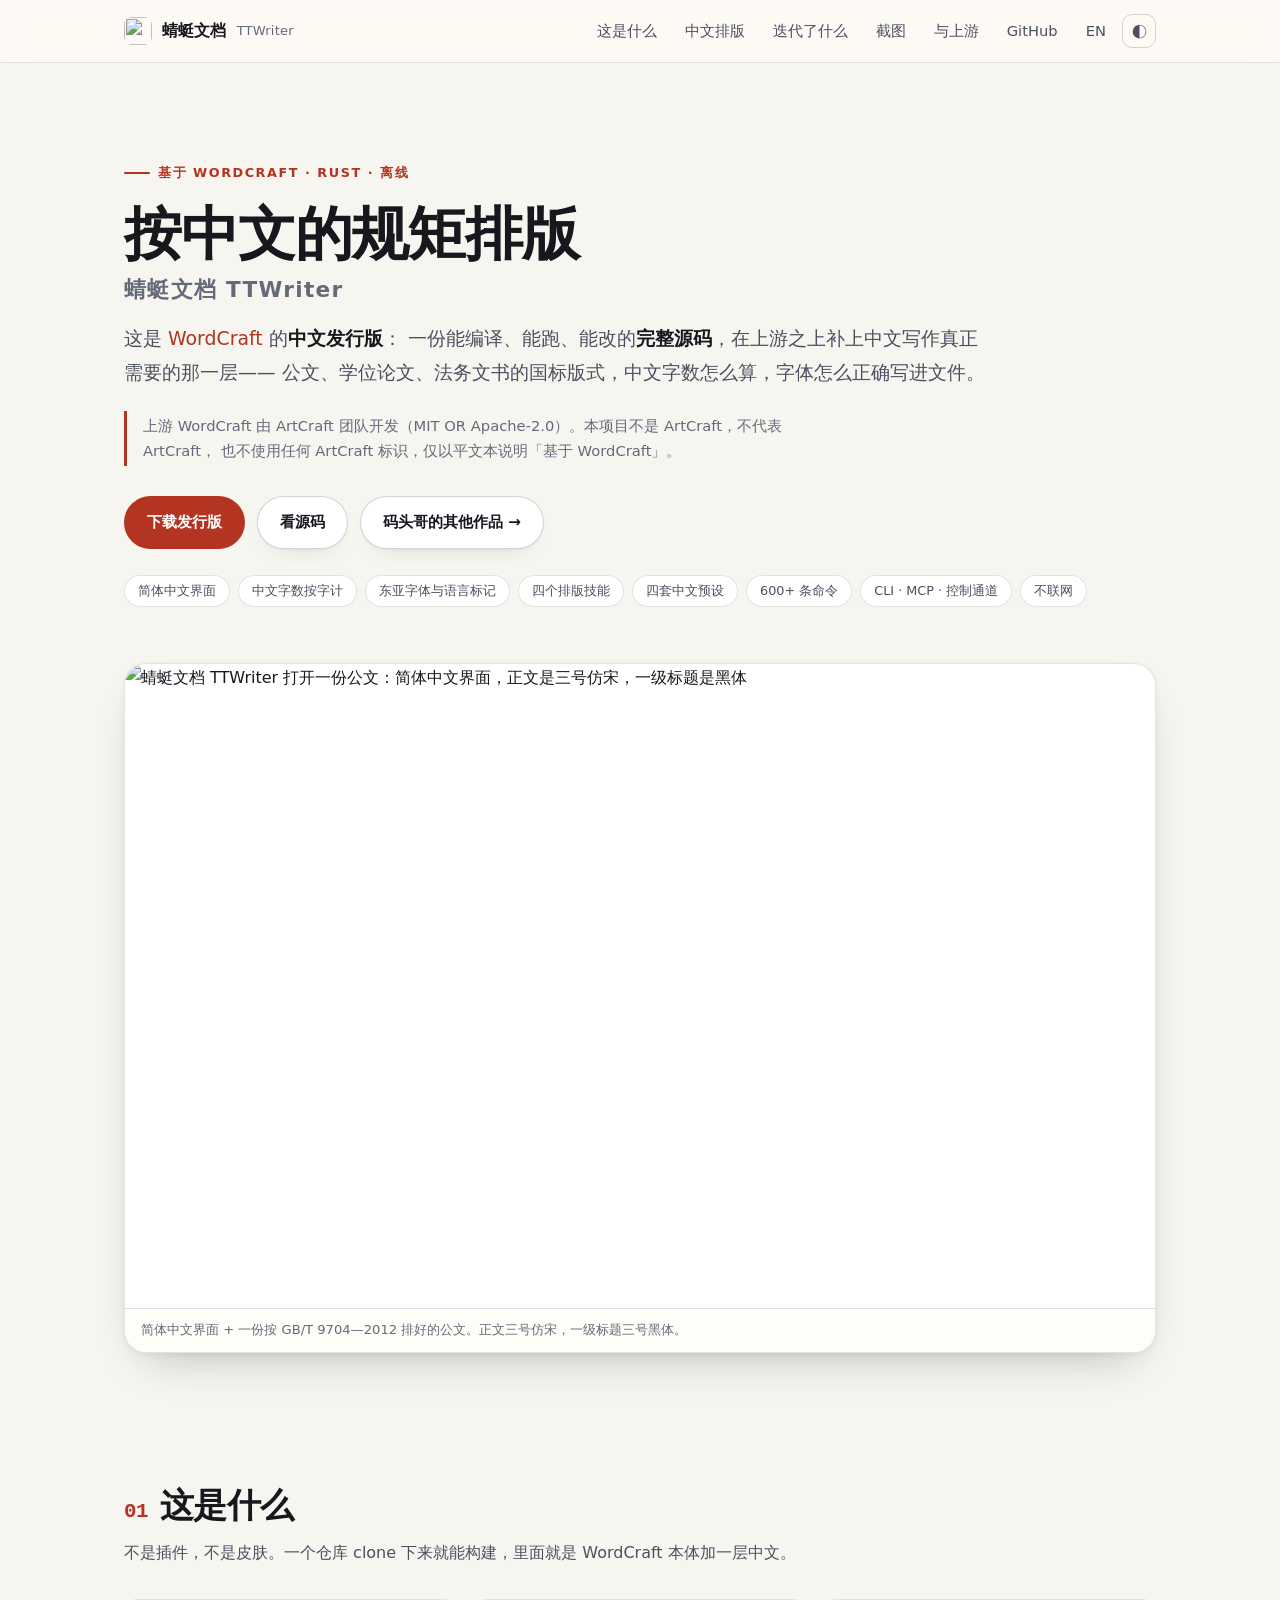
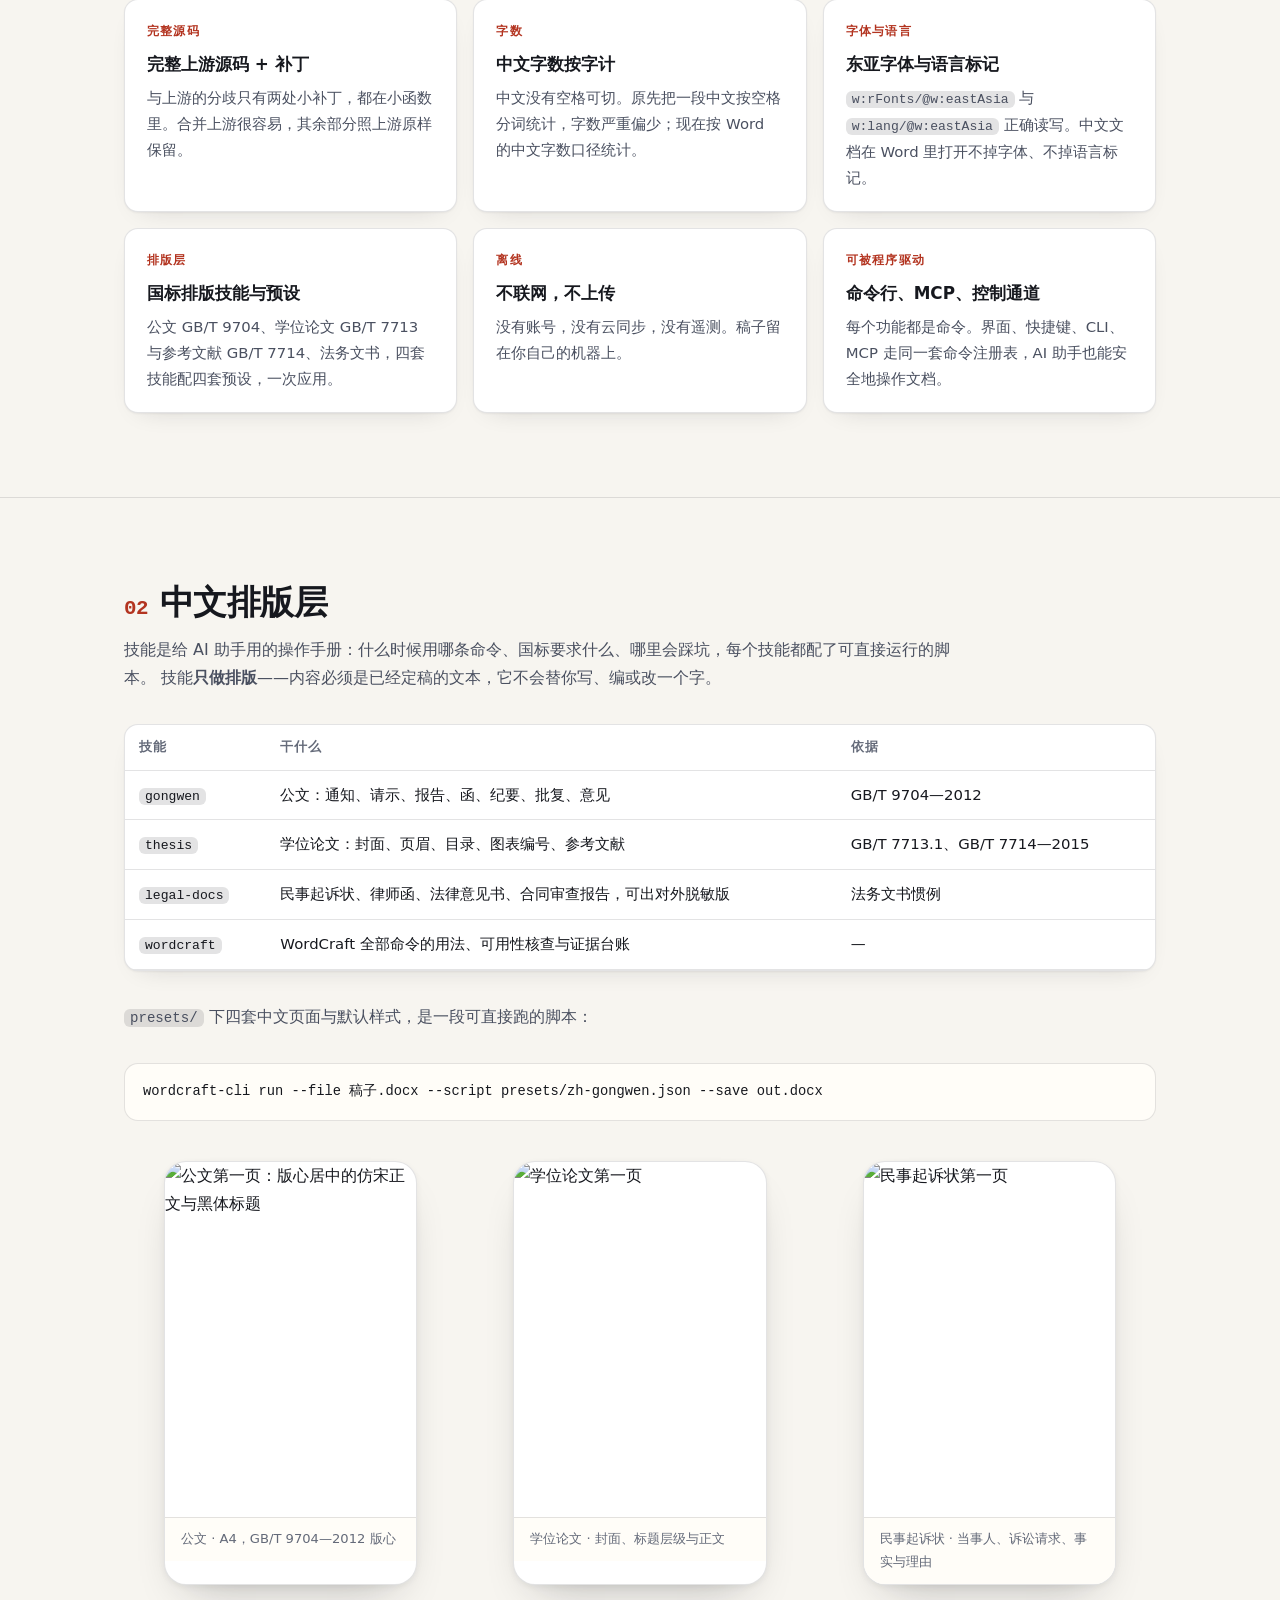
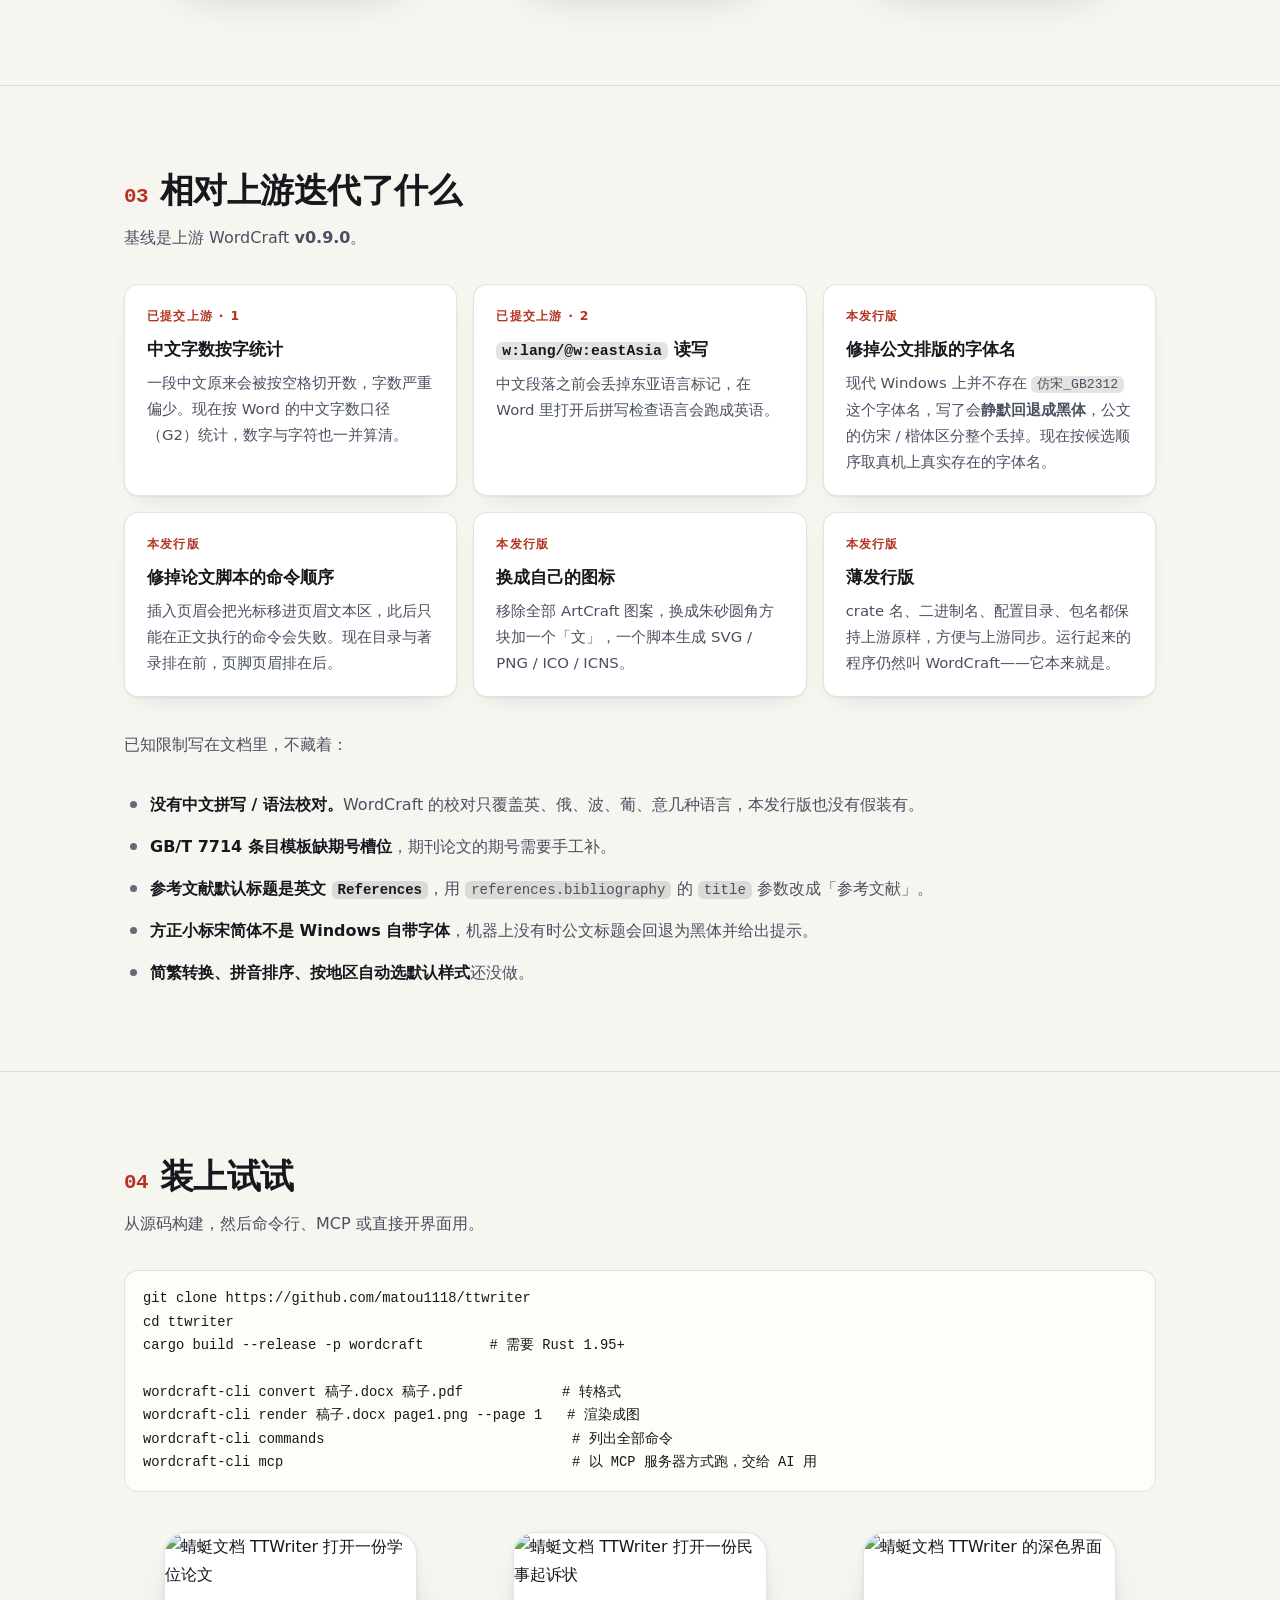
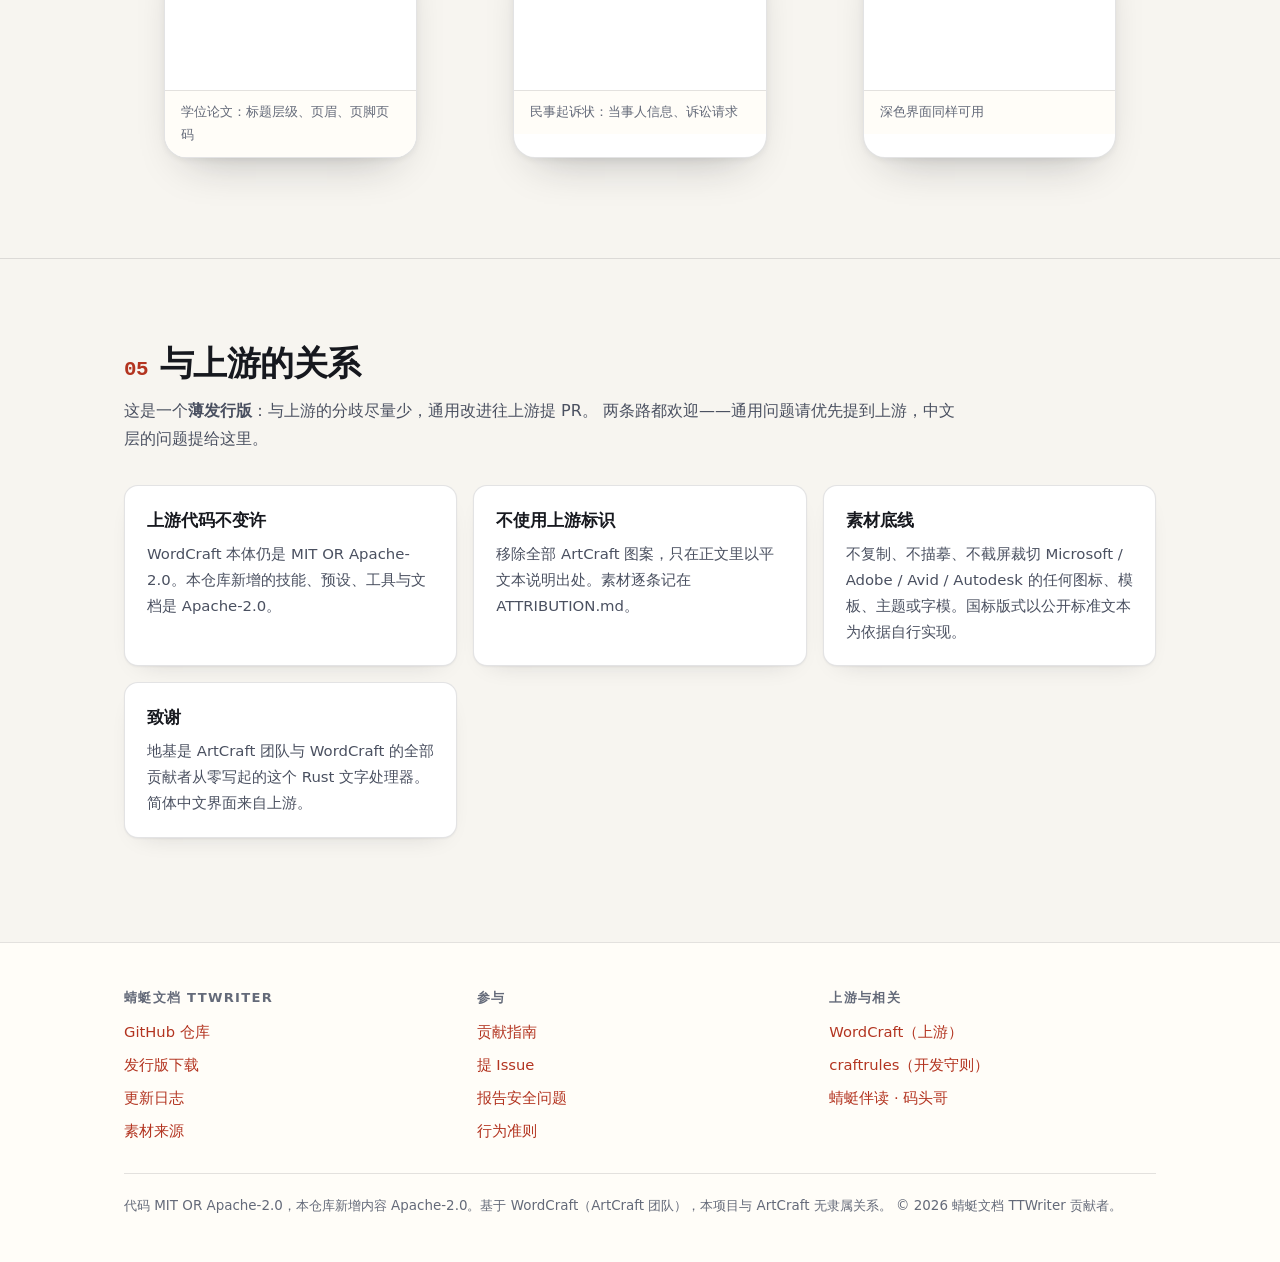
==== site/index.html @ c94e6dd7 "docs: publish 蜻蜓文档 TTWriter — bilingual README, GitHub Pages site, release notes Rename the public f" ====
<!DOCTYPE html>
<html lang="zh-CN" data-theme="light">
<head>
<meta charset="utf-8">
<meta name="viewport" content="width=device-width,initial-scale=1,viewport-fit=cover">
<title>蜻蜓文档 TTWriter · 面向中文写作的 WordCraft 发行版</title>
<meta name="description" content="蜻蜓文档 TTWriter 是 WordCraft 的中文发行版：完整上游 Rust 源码，加上公文（GB/T 9704）、学位论文（GB/T 7713 / 7714）、法务文书的国标排版层，中文字数统计与东亚字体 / 语言标记。离线可用。">
<meta name="author" content="码头哥">
<meta name="theme-color" content="#f7f5f0">
<link rel="canonical" href="https://matou1118.github.io/ttwriter/">
<link rel="alternate" hreflang="zh-CN" href="index.html">
<link rel="alternate" hreflang="en" href="en.html">
<link rel="icon" href="icon/icon.svg">
<link rel="stylesheet" href="style.css">
<meta property="og:type" content="website">
<meta property="og:title" content="蜻蜓文档 TTWriter">
<meta property="og:description" content="面向中文写作的 WordCraft 发行版：公文、论文、法务文书的国标排版，加上中文字数统计与东亚字体 / 语言标记。">
<meta property="og:image" content="images/zh/hero.png">
</head>
<body>
<a class="skip" href="#main">跳到正文</a>

<header class="top">
  <div class="wrap">
    <a class="brand" href="#top">
      <img src="icon/icon.png" alt="" width="28" height="28">
      蜻蜓文档 <span class="sub">TTWriter</span>
    </a>
    <nav class="nav" aria-label="页面导航">
      <a href="#what" class="opt">这是什么</a>
      <a href="#cjk" class="opt">中文排版</a>
      <a href="#changes" class="opt">迭代了什么</a>
      <a href="#shots" class="opt">截图</a>
      <a href="#upstream" class="opt">与上游</a>
      <a href="https://github.com/matou1118/ttwriter">GitHub</a>
      <a href="en.html" title="Switch to English">EN</a>
      <button class="icon-btn" id="theme" type="button" aria-label="切换深浅色" title="切换深浅色">◐</button>
    </nav>
  </div>
</header>

<main id="main">

  <div class="hero" id="top">
    <div class="wrap">
      <p class="eyebrow">基于 WordCraft · Rust · 离线</p>
      <h1>
        <span class="zh">按中文的规矩排版</span>
        <span class="en">蜻蜓文档 TTWriter</span>
      </h1>
      <p class="lede">
        这是 <a href="https://github.com/storytold/wordcraft">WordCraft</a> 的<strong>中文发行版</strong>：
        一份能编译、能跑、能改的<strong>完整源码</strong>，在上游之上补上中文写作真正需要的那一层——
        公文、学位论文、法务文书的国标版式，中文字数怎么算，字体怎么正确写进文件。
      </p>
      <p class="note">
        上游 WordCraft 由 ArtCraft 团队开发（MIT OR Apache-2.0）。本项目不是 ArtCraft，不代表 ArtCraft，
        也不使用任何 ArtCraft 标识，仅以平文本说明「基于 WordCraft」。
      </p>

      <div class="cta">
        <a class="btn btn-primary" href="https://github.com/matou1118/ttwriter/releases">下载发行版</a>
        <a class="btn btn-ghost" href="https://github.com/matou1118/ttwriter">看源码</a>
        <a class="btn btn-ghost" href="https://www.ttread.cn">码头哥的其他作品 →</a>
      </div>

      <ul class="chips">
        <li>简体中文界面</li>
        <li>中文字数按字计</li>
        <li>东亚字体与语言标记</li>
        <li>四个排版技能</li>
        <li>四套中文预设</li>
        <li>600+ 条命令</li>
        <li>CLI · MCP · 控制通道</li>
        <li>不联网</li>
      </ul>

      <figure class="shot hero-shot reveal">
        <img src="images/zh/hero.png" width="3200" height="2000" fetchpriority="high" alt="蜻蜓文档 TTWriter 打开一份公文：简体中文界面，正文是三号仿宋，一级标题是黑体">
        <figcaption>简体中文界面 + 一份按 GB/T 9704—2012 排好的公文。正文三号仿宋，一级标题三号黑体。</figcaption>
      </figure>
    </div>
  </div>

  <section id="what">
    <div class="wrap">
      <h2><span class="num">01</span>这是什么</h2>
      <p class="section-lede">
        不是插件，不是皮肤。一个仓库 clone 下来就能构建，里面就是 WordCraft 本体加一层中文。
      </p>

      <div class="grid">
        <article class="card reveal">
          <span class="mark">完整源码</span>
          <h3>完整上游源码 + 补丁</h3>
          <p>与上游的分歧只有两处小补丁，都在小函数里。合并上游很容易，其余部分照上游原样保留。</p>
        </article>
        <article class="card reveal">
          <span class="mark">字数</span>
          <h3>中文字数按字计</h3>
          <p>中文没有空格可切。原先把一段中文按空格分词统计，字数严重偏少；现在按 Word 的中文字数口径统计。</p>
        </article>
        <article class="card reveal">
          <span class="mark">字体与语言</span>
          <h3>东亚字体与语言标记</h3>
          <p><code>w:rFonts/@w:eastAsia</code> 与 <code>w:lang/@w:eastAsia</code> 正确读写。中文文档在 Word 里打开不掉字体、不掉语言标记。</p>
        </article>
        <article class="card reveal">
          <span class="mark">排版层</span>
          <h3>国标排版技能与预设</h3>
          <p>公文 GB/T 9704、学位论文 GB/T 7713 与参考文献 GB/T 7714、法务文书，四套技能配四套预设，一次应用。</p>
        </article>
        <article class="card reveal">
          <span class="mark">离线</span>
          <h3>不联网，不上传</h3>
          <p>没有账号，没有云同步，没有遥测。稿子留在你自己的机器上。</p>
        </article>
        <article class="card reveal">
          <span class="mark">可被程序驱动</span>
          <h3>命令行、MCP、控制通道</h3>
          <p>每个功能都是命令。界面、快捷键、CLI、MCP 走同一套命令注册表，AI 助手也能安全地操作文档。</p>
        </article>
      </div>
    </div>
  </section>

  <section id="cjk">
    <div class="wrap">
      <h2><span class="num">02</span>中文排版层</h2>
      <p class="section-lede">
        技能是给 AI 助手用的操作手册：什么时候用哪条命令、国标要求什么、哪里会踩坑，每个技能都配了可直接运行的脚本。
        技能<strong>只做排版</strong>——内容必须是已经定稿的文本，它不会替你写、编或改一个字。
      </p>

      <div class="table-wrap">
        <table>
          <thead><tr><th>技能</th><th>干什么</th><th>依据</th></tr></thead>
          <tbody>
            <tr><td><code>gongwen</code></td><td>公文：通知、请示、报告、函、纪要、批复、意见</td><td>GB/T 9704—2012</td></tr>
            <tr><td><code>thesis</code></td><td>学位论文：封面、页眉、目录、图表编号、参考文献</td><td>GB/T 7713.1、GB/T 7714—2015</td></tr>
            <tr><td><code>legal-docs</code></td><td>民事起诉状、律师函、法律意见书、合同审查报告，可出对外脱敏版</td><td>法务文书惯例</td></tr>
            <tr><td><code>wordcraft</code></td><td>WordCraft 全部命令的用法、可用性核查与证据台账</td><td>—</td></tr>
          </tbody>
        </table>
      </div>

      <p class="section-lede" style="margin-top:32px">
        <code>presets/</code> 下四套中文页面与默认样式，是一段可直接跑的脚本：
      </p>
<pre><code>wordcraft-cli run --file 稿子.docx --script presets/zh-gongwen.json --save out.docx</code></pre>

      <div class="gallery">
        <figure class="shot reveal">
          <img src="images/zh/page-gongwen.png" width="1191" height="1684" loading="lazy" alt="公文第一页：版心居中的仿宋正文与黑体标题">
          <figcaption>公文 · A4，GB/T 9704—2012 版心</figcaption>
        </figure>
        <figure class="shot reveal">
          <img src="images/zh/page-thesis.png" width="1191" height="1684" loading="lazy" alt="学位论文第一页">
          <figcaption>学位论文 · 封面、标题层级与正文</figcaption>
        </figure>
        <figure class="shot reveal">
          <img src="images/zh/page-legal.png" width="1191" height="1684" loading="lazy" alt="民事起诉状第一页">
          <figcaption>民事起诉状 · 当事人、诉讼请求、事实与理由</figcaption>
        </figure>
      </div>
    </div>
  </section>

  <section id="changes">
    <div class="wrap">
      <h2><span class="num">03</span>相对上游迭代了什么</h2>
      <p class="section-lede">基线是上游 WordCraft <strong>v0.9.0</strong>。</p>

      <div class="grid">
        <article class="card reveal">
          <span class="mark">已提交上游 · 1</span>
          <h3>中文字数按字统计</h3>
          <p>一段中文原来会被按空格切开数，字数严重偏少。现在按 Word 的中文字数口径（G2）统计，数字与字符也一并算清。</p>
        </article>
        <article class="card reveal">
          <span class="mark">已提交上游 · 2</span>
          <h3><code>w:lang/@w:eastAsia</code> 读写</h3>
          <p>中文段落之前会丢掉东亚语言标记，在 Word 里打开后拼写检查语言会跑成英语。</p>
        </article>
        <article class="card reveal">
          <span class="mark">本发行版</span>
          <h3>修掉公文排版的字体名</h3>
          <p>现代 Windows 上并不存在 <code>仿宋_GB2312</code> 这个字体名，写了会<strong>静默回退成黑体</strong>，公文的仿宋 / 楷体区分整个丢掉。现在按候选顺序取真机上真实存在的字体名。</p>
        </article>
        <article class="card reveal">
          <span class="mark">本发行版</span>
          <h3>修掉论文脚本的命令顺序</h3>
          <p>插入页眉会把光标移进页眉文本区，此后只能在正文执行的命令会失败。现在目录与著录排在前，页脚页眉排在后。</p>
        </article>
        <article class="card reveal">
          <span class="mark">本发行版</span>
          <h3>换成自己的图标</h3>
          <p>移除全部 ArtCraft 图案，换成朱砂圆角方块加一个「文」，一个脚本生成 SVG / PNG / ICO / ICNS。</p>
        </article>
        <article class="card reveal">
          <span class="mark">本发行版</span>
          <h3>薄发行版</h3>
          <p>crate 名、二进制名、配置目录、包名都保持上游原样，方便与上游同步。运行起来的程序仍然叫 WordCraft——它本来就是。</p>
        </article>
      </div>

      <p class="section-lede" style="margin-top:34px">
        已知限制写在文档里，不藏着：
      </p>
      <ul class="list limits">
        <li><strong>没有中文拼写 / 语法校对。</strong>WordCraft 的校对只覆盖英、俄、波、葡、意几种语言，本发行版也没有假装有。</li>
        <li><strong>GB/T 7714 条目模板缺期号槽位</strong>，期刊论文的期号需要手工补。</li>
        <li><strong>参考文献默认标题是英文 <code>References</code></strong>，用 <code>references.bibliography</code> 的 <code>title</code> 参数改成「参考文献」。</li>
        <li><strong>方正小标宋简体不是 Windows 自带字体</strong>，机器上没有时公文标题会回退为黑体并给出提示。</li>
        <li><strong>简繁转换、拼音排序、按地区自动选默认样式</strong>还没做。</li>
      </ul>
    </div>
  </section>

  <section id="shots">
    <div class="wrap">
      <h2><span class="num">04</span>装上试试</h2>
      <p class="section-lede">从源码构建，然后命令行、MCP 或直接开界面用。</p>

<pre><code>git clone https://github.com/matou1118/ttwriter
cd ttwriter
cargo build --release -p wordcraft        # 需要 Rust 1.95+

wordcraft-cli convert 稿子.docx 稿子.pdf            # 转格式
wordcraft-cli render 稿子.docx page1.png --page 1   # 渲染成图
wordcraft-cli commands                              # 列出全部命令
wordcraft-cli mcp                                   # 以 MCP 服务器方式跑，交给 AI 用</code></pre>

      <div class="gallery">
        <figure class="shot reveal">
          <img src="images/zh/app-thesis.png" width="3200" height="2000" loading="lazy" alt="蜻蜓文档 TTWriter 打开一份学位论文">
          <figcaption>学位论文：标题层级、页眉、页脚页码</figcaption>
        </figure>
        <figure class="shot reveal">
          <img src="images/zh/app-legal.png" width="3200" height="2000" loading="lazy" alt="蜻蜓文档 TTWriter 打开一份民事起诉状">
          <figcaption>民事起诉状：当事人信息、诉讼请求</figcaption>
        </figure>
        <figure class="shot reveal">
          <img src="images/zh/app-dark.png" width="3200" height="2000" loading="lazy" alt="蜻蜓文档 TTWriter 的深色界面">
          <figcaption>深色界面同样可用</figcaption>
        </figure>
      </div>
    </div>
  </section>

  <section id="upstream">
    <div class="wrap">
      <h2><span class="num">05</span>与上游的关系</h2>
      <p class="section-lede">
        这是一个<strong>薄发行版</strong>：与上游的分歧尽量少，通用改进往上游提 PR。
        两条路都欢迎——通用问题请优先提到上游，中文层的问题提给这里。
      </p>

      <div class="grid">
        <article class="card reveal">
          <h3>上游代码不变许</h3>
          <p>WordCraft 本体仍是 MIT OR Apache-2.0。本仓库新增的技能、预设、工具与文档是 Apache-2.0。</p>
        </article>
        <article class="card reveal">
          <h3>不使用上游标识</h3>
          <p>移除全部 ArtCraft 图案，只在正文里以平文本说明出处。素材逐条记在 ATTRIBUTION.md。</p>
        </article>
        <article class="card reveal">
          <h3>素材底线</h3>
          <p>不复制、不描摹、不截屏裁切 Microsoft / Adobe / Avid / Autodesk 的任何图标、模板、主题或字模。国标版式以公开标准文本为依据自行实现。</p>
        </article>
        <article class="card reveal">
          <h3>致谢</h3>
          <p>地基是 ArtCraft 团队与 WordCraft 的全部贡献者从零写起的这个 Rust 文字处理器。简体中文界面来自上游。</p>
        </article>
      </div>
    </div>
  </section>

</main>

<footer>
  <div class="wrap">
    <div class="cols">
      <div>
        <h4>蜻蜓文档 TTWriter</h4>
        <ul>
          <li><a href="https://github.com/matou1118/ttwriter">GitHub 仓库</a></li>
          <li><a href="https://github.com/matou1118/ttwriter/releases">发行版下载</a></li>
          <li><a href="https://github.com/matou1118/ttwriter/blob/master/CHANGELOG.md">更新日志</a></li>
          <li><a href="https://github.com/matou1118/ttwriter/blob/master/ATTRIBUTION.md">素材来源</a></li>
        </ul>
      </div>
      <div>
        <h4>参与</h4>
        <ul>
          <li><a href="https://github.com/matou1118/ttwriter/blob/master/CONTRIBUTING.md">贡献指南</a></li>
          <li><a href="https://github.com/matou1118/ttwriter/issues/new/choose">提 Issue</a></li>
          <li><a href="https://github.com/matou1118/ttwriter/security/advisories/new">报告安全问题</a></li>
          <li><a href="https://github.com/matou1118/ttwriter/blob/master/CODE_OF_CONDUCT.md">行为准则</a></li>
        </ul>
      </div>
      <div>
        <h4>上游与相关</h4>
        <ul>
          <li><a href="https://github.com/storytold/wordcraft">WordCraft（上游）</a></li>
          <li><a href="https://github.com/storytold/craftrules">craftrules（开发守则）</a></li>
          <li><a href="https://www.ttread.cn">蜻蜓伴读 · 码头哥</a></li>
        </ul>
      </div>
    </div>
    <p class="fine">
      代码 MIT OR Apache-2.0，本仓库新增内容 Apache-2.0。基于 WordCraft（ArtCraft 团队），本项目与 ArtCraft 无隶属关系。
      © 2026 蜻蜓文档 TTWriter 贡献者。
    </p>
  </div>
</footer>

<script src="app.js"></script>
</body>
</html>
---- site/style.css ----
/* 蜻蜓文档 TTWriter · 官网页
 * 设计令牌取自 www.ttread.cn（蜻蜓伴读）：朱砂强调色、暖白底、系统字体栈、1120px 版心。
 * 字体全走系统栈，零网络请求；没有引入任何第三方 CSS/JS。 */

:root {
  --wrap: 1120px;
  --pad: clamp(18px, 5vw, 44px);
  --r: 14px;
  --r-lg: 22px;
  --ease: cubic-bezier(.22, .61, .36, 1);

  --font-sans: "PingFang SC", "HarmonyOS Sans SC", "Source Han Sans SC",
               "Noto Sans SC", "Microsoft YaHei", system-ui, -apple-system,
               "Segoe UI", Roboto, sans-serif;
  --font-mono: "SF Mono", ui-monospace, "Cascadia Mono", Menlo, Consolas,
               "Liberation Mono", monospace;

  --bg: #f7f5f0;
  --bg-2: #fffdf8;
  --panel: rgba(255, 253, 248, .72);
  --panel-solid: #fff;
  --line: rgba(24, 26, 32, .12);
  --line-2: rgba(24, 26, 32, .18);
  --ink: #16181e;
  --ink-2: #4a5060;
  --faint: #646a79;
  --acc: #b33420;
  --acc-2: #d4573c;
  --on-acc: #fff;
  --teal: #0d9488;
  --shadow: 0 1px 2px rgba(24, 26, 32, .05), 0 10px 26px -18px rgba(24, 26, 32, .24);
  --shadow-lift: 0 2px 6px rgba(24, 26, 32, .06), 0 22px 44px -24px rgba(24, 26, 32, .32);
}

[data-theme="dark"] {
  --bg: #0d1017;
  --bg-2: #141821;
  --panel: rgba(20, 24, 33, .72);
  --panel-solid: #141821;
  --line: rgba(255, 255, 255, .12);
  --line-2: rgba(255, 255, 255, .2);
  --ink: #eef0f4;
  --ink-2: #b6bcca;
  --faint: #8b93a3;
  --acc: #e2684a;
  --acc-2: #f0836a;
  --on-acc: #1a1d24;
  --teal: #2dd4bf;
  --shadow: 0 1px 2px rgba(0, 0, 0, .4), 0 10px 26px -18px rgba(0, 0, 0, .7);
  --shadow-lift: 0 2px 6px rgba(0, 0, 0, .45), 0 22px 44px -24px rgba(0, 0, 0, .85);
}

* { box-sizing: border-box; }

html { scroll-behavior: smooth; }
@media (prefers-reduced-motion: reduce) { html { scroll-behavior: auto; } }

body {
  margin: 0;
  background: var(--bg);
  color: var(--ink);
  font-family: var(--font-sans);
  font-size: 16px;
  line-height: 1.75;
  -webkit-font-smoothing: antialiased;
  text-rendering: optimizeLegibility;
}

a { color: var(--acc); text-decoration: none; }
a:hover { text-decoration: underline; text-underline-offset: 3px; }
img { max-width: 100%; height: auto; display: block; }

.wrap { width: 100%; max-width: var(--wrap); margin: 0 auto; padding: 0 var(--pad); }

.skip {
  position: absolute; left: -9999px;
  background: var(--acc); color: var(--on-acc);
  padding: 10px 16px; border-radius: var(--r); z-index: 100;
}
.skip:focus { left: 16px; top: 16px; }

:focus-visible { outline: 2px solid var(--acc); outline-offset: 3px; border-radius: 4px; }

/* ── 顶部 ───────────────────────────────────────────────── */

.top {
  position: sticky; top: 0; z-index: 20;
  background: var(--panel);
  backdrop-filter: saturate(1.6) blur(14px);
  border-bottom: 1px solid var(--line);
}
.top .wrap { display: flex; align-items: center; gap: 14px; min-height: 62px; }

.brand { display: flex; align-items: center; gap: 10px; color: var(--ink); font-weight: 700; letter-spacing: .01em; }
.brand:hover { text-decoration: none; }
.brand img { width: 28px; height: 28px; border-radius: 8px; }
.brand .sub { color: var(--faint); font-weight: 500; font-size: .82rem; }

.nav { margin-left: auto; display: flex; align-items: center; gap: 4px; }
.nav a {
  color: var(--ink-2); padding: 7px 12px; border-radius: 9px; font-size: .92rem;
  transition: background .2s var(--ease), color .2s var(--ease);
}
.nav a:hover { background: var(--line); color: var(--ink); text-decoration: none; }

.icon-btn {
  display: inline-flex; align-items: center; justify-content: center;
  width: 34px; height: 34px; border: 1px solid var(--line-2); border-radius: 10px;
  background: transparent; color: var(--ink-2); cursor: pointer; font-size: 15px; line-height: 1;
  transition: background .2s var(--ease), color .2s var(--ease), border-color .2s var(--ease);
}
.icon-btn:hover { background: var(--line); color: var(--ink); }

@media (max-width: 720px) {
  .nav a.opt { display: none; }
  .brand .sub { display: none; }
}

/* ── 首屏 ───────────────────────────────────────────────── */

.hero { padding: clamp(48px, 9vw, 92px) 0 clamp(28px, 5vw, 48px); }

.eyebrow {
  display: inline-flex; align-items: center; gap: 8px;
  font-size: .8rem; letter-spacing: .12em; text-transform: uppercase;
  color: var(--acc); font-weight: 600; margin: 0 0 18px;
}
.eyebrow::before { content: ""; width: 26px; height: 2px; background: var(--acc); border-radius: 2px; }

h1 {
  font-size: clamp(2.1rem, 5.6vw, 3.6rem);
  line-height: 1.14; margin: 0 0 20px; letter-spacing: -.02em; font-weight: 800;
}
h1 .zh { display: block; }
h1 .en {
  display: block; font-size: clamp(1rem, 2.2vw, 1.35rem);
  color: var(--faint); font-weight: 600; letter-spacing: .06em; margin-top: 10px;
}

.lede { font-size: clamp(1.02rem, 1.7vw, 1.18rem); color: var(--ink-2); max-width: 46em; margin: 0 0 14px; }
.lede strong { color: var(--ink); font-weight: 700; }

.note {
  border-left: 3px solid var(--acc); padding: 2px 0 2px 16px; margin: 22px 0 0;
  color: var(--faint); font-size: .92rem; max-width: 46em;
}

.cta { display: flex; flex-wrap: wrap; gap: 12px; margin: 30px 0 0; }

.btn {
  display: inline-flex; align-items: center; gap: 9px;
  padding: 12px 22px; border-radius: 999px; font-weight: 600; font-size: .95rem;
  border: 1px solid transparent; cursor: pointer; font-family: inherit;
  transition: transform .2s var(--ease), box-shadow .2s var(--ease), background .2s var(--ease);
}
.btn:hover { text-decoration: none; transform: translateY(-2px); box-shadow: var(--shadow-lift); }
.btn-primary { background: var(--acc); color: var(--on-acc); }
.btn-ghost { background: var(--panel-solid); color: var(--ink); border-color: var(--line-2); box-shadow: var(--shadow); }

.chips { display: flex; flex-wrap: wrap; gap: 8px; margin: 26px 0 0; padding: 0; list-style: none; }
.chips li {
  font-size: .8rem; color: var(--ink-2); background: var(--panel-solid);
  border: 1px solid var(--line); border-radius: 999px; padding: 4px 13px;
}

/* ── 截图 ───────────────────────────────────────────────── */

.shot {
  border: 1px solid var(--line); border-radius: var(--r-lg);
  overflow: hidden; box-shadow: var(--shadow-lift); background: var(--panel-solid);
}
.shot img { width: 100%; }
.shot figcaption {
  font-size: .82rem; color: var(--faint); padding: 10px 16px;
  border-top: 1px solid var(--line); background: var(--bg-2);
}
.hero-shot { margin: clamp(32px, 6vw, 56px) 0 0; }

/* ── 区块 ───────────────────────────────────────────────── */

section { padding: clamp(46px, 8vw, 84px) 0; }
section + section { border-top: 1px solid var(--line); }

h2 {
  font-size: clamp(1.5rem, 3.2vw, 2.1rem); line-height: 1.25; margin: 0 0 12px;
  letter-spacing: -.015em; font-weight: 750;
}
h2 .num { color: var(--acc); font-family: var(--font-mono); font-size: .62em; margin-right: 12px; font-weight: 600; }
h3 { font-size: 1.05rem; margin: 0 0 6px; font-weight: 700; }

.section-lede { color: var(--ink-2); max-width: 52em; margin: 0 0 32px; }

.grid { display: grid; gap: 16px; grid-template-columns: repeat(auto-fit, minmax(268px, 1fr)); }

.card {
  background: var(--panel-solid); border: 1px solid var(--line); border-radius: var(--r);
  padding: 20px 22px; box-shadow: var(--shadow);
  transition: transform .25s var(--ease), box-shadow .25s var(--ease);
}
.card:hover { transform: translateY(-3px); box-shadow: var(--shadow-lift); }
.card p { margin: 0; color: var(--ink-2); font-size: .93rem; }
.card .mark { color: var(--acc); font-weight: 700; font-size: .78rem; letter-spacing: .1em; text-transform: uppercase; display: block; margin-bottom: 8px; }

table { width: 100%; border-collapse: collapse; font-size: .93rem; margin: 0 0 8px; }
th, td { text-align: left; padding: 11px 14px; border-bottom: 1px solid var(--line); vertical-align: top; }
th { font-size: .8rem; letter-spacing: .08em; text-transform: uppercase; color: var(--faint); font-weight: 600; }
td code { white-space: nowrap; }
.table-wrap { overflow-x: auto; background: var(--panel-solid); border: 1px solid var(--line); border-radius: var(--r); box-shadow: var(--shadow); }
.table-wrap table { margin: 0; }

.gallery { display: grid; gap: 16px; grid-template-columns: repeat(auto-fit, minmax(240px, 1fr)); margin-top: 24px; }

/* ── 代码 ───────────────────────────────────────────────── */

pre {
  background: var(--bg-2); border: 1px solid var(--line); border-radius: var(--r);
  padding: 16px 18px; overflow-x: auto; margin: 0 0 16px;
  font-family: var(--font-mono); font-size: .86rem; line-height: 1.7; color: var(--ink);
}
code { font-family: var(--font-mono); font-size: .88em; background: var(--line); padding: 1px 6px; border-radius: 6px; }
pre code { background: none; padding: 0; font-size: inherit; }

/* ── 列表 ───────────────────────────────────────────────── */

.list { list-style: none; padding: 0; margin: 0; display: grid; gap: 14px; }
.list li { padding-left: 26px; position: relative; color: var(--ink-2); }
.list li::before {
  content: ""; position: absolute; left: 6px; top: .62em;
  width: 7px; height: 7px; border-radius: 2px; background: var(--acc);
}
.list li strong { color: var(--ink); }
.list.limits li::before { background: var(--faint); border-radius: 50%; }

/* ── 页脚 ───────────────────────────────────────────────── */

footer { border-top: 1px solid var(--line); background: var(--bg-2); padding: 44px 0; margin-top: 20px; }
footer .cols { display: grid; gap: 26px; grid-template-columns: repeat(auto-fit, minmax(210px, 1fr)); }
footer h4 { margin: 0 0 10px; font-size: .82rem; letter-spacing: .1em; text-transform: uppercase; color: var(--faint); }
footer ul { list-style: none; margin: 0; padding: 0; display: grid; gap: 7px; font-size: .92rem; }
footer .fine { margin: 30px 0 0; padding-top: 20px; border-top: 1px solid var(--line); color: var(--faint); font-size: .84rem; }

/* ── 入场 ───────────────────────────────────────────────── */

/* 隐藏状态由脚本加上（.off），不写在 CSS 里：脚本被拦掉时页面照样可读，不会白屏。 */
.reveal { transition: opacity .6s var(--ease), transform .6s var(--ease); }
.reveal.off { opacity: 0; transform: translateY(16px); }
@media (prefers-reduced-motion: reduce) {
  .reveal, .reveal.off { opacity: 1; transform: none; transition: none; }
}
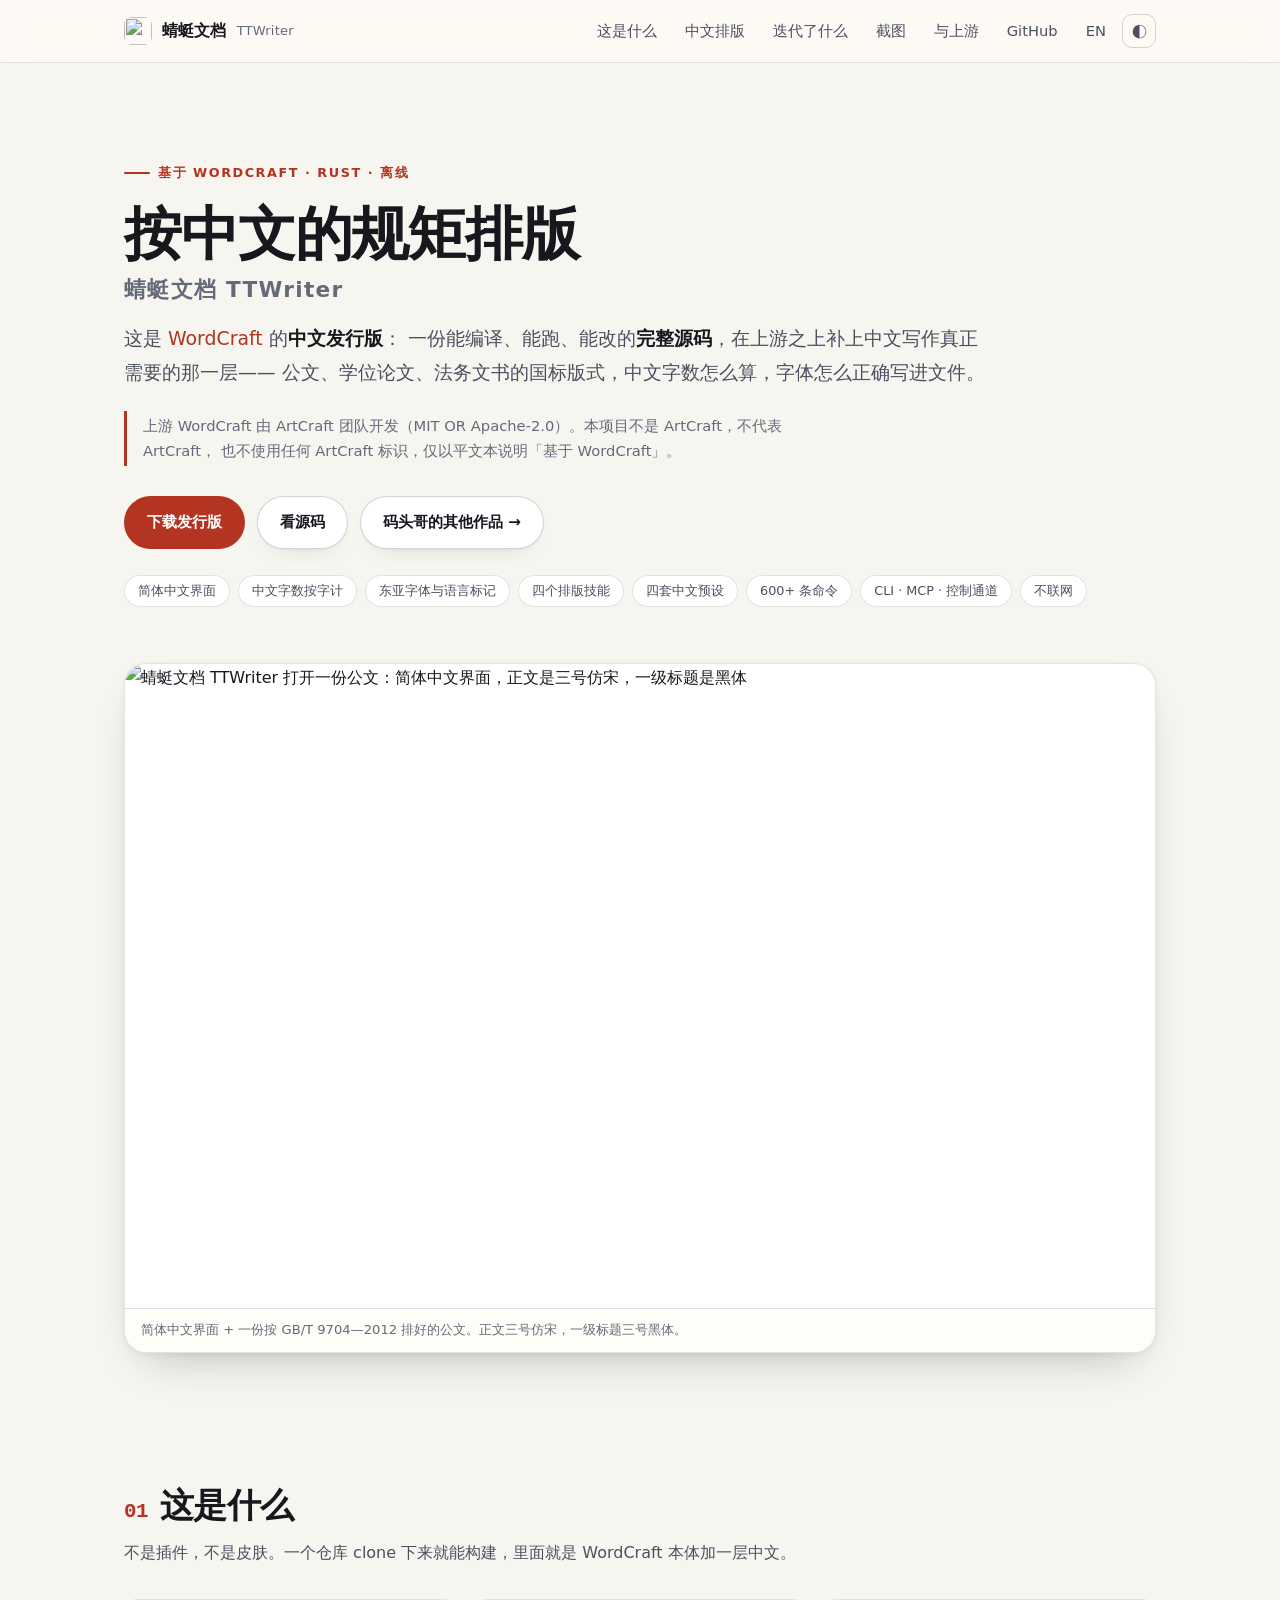
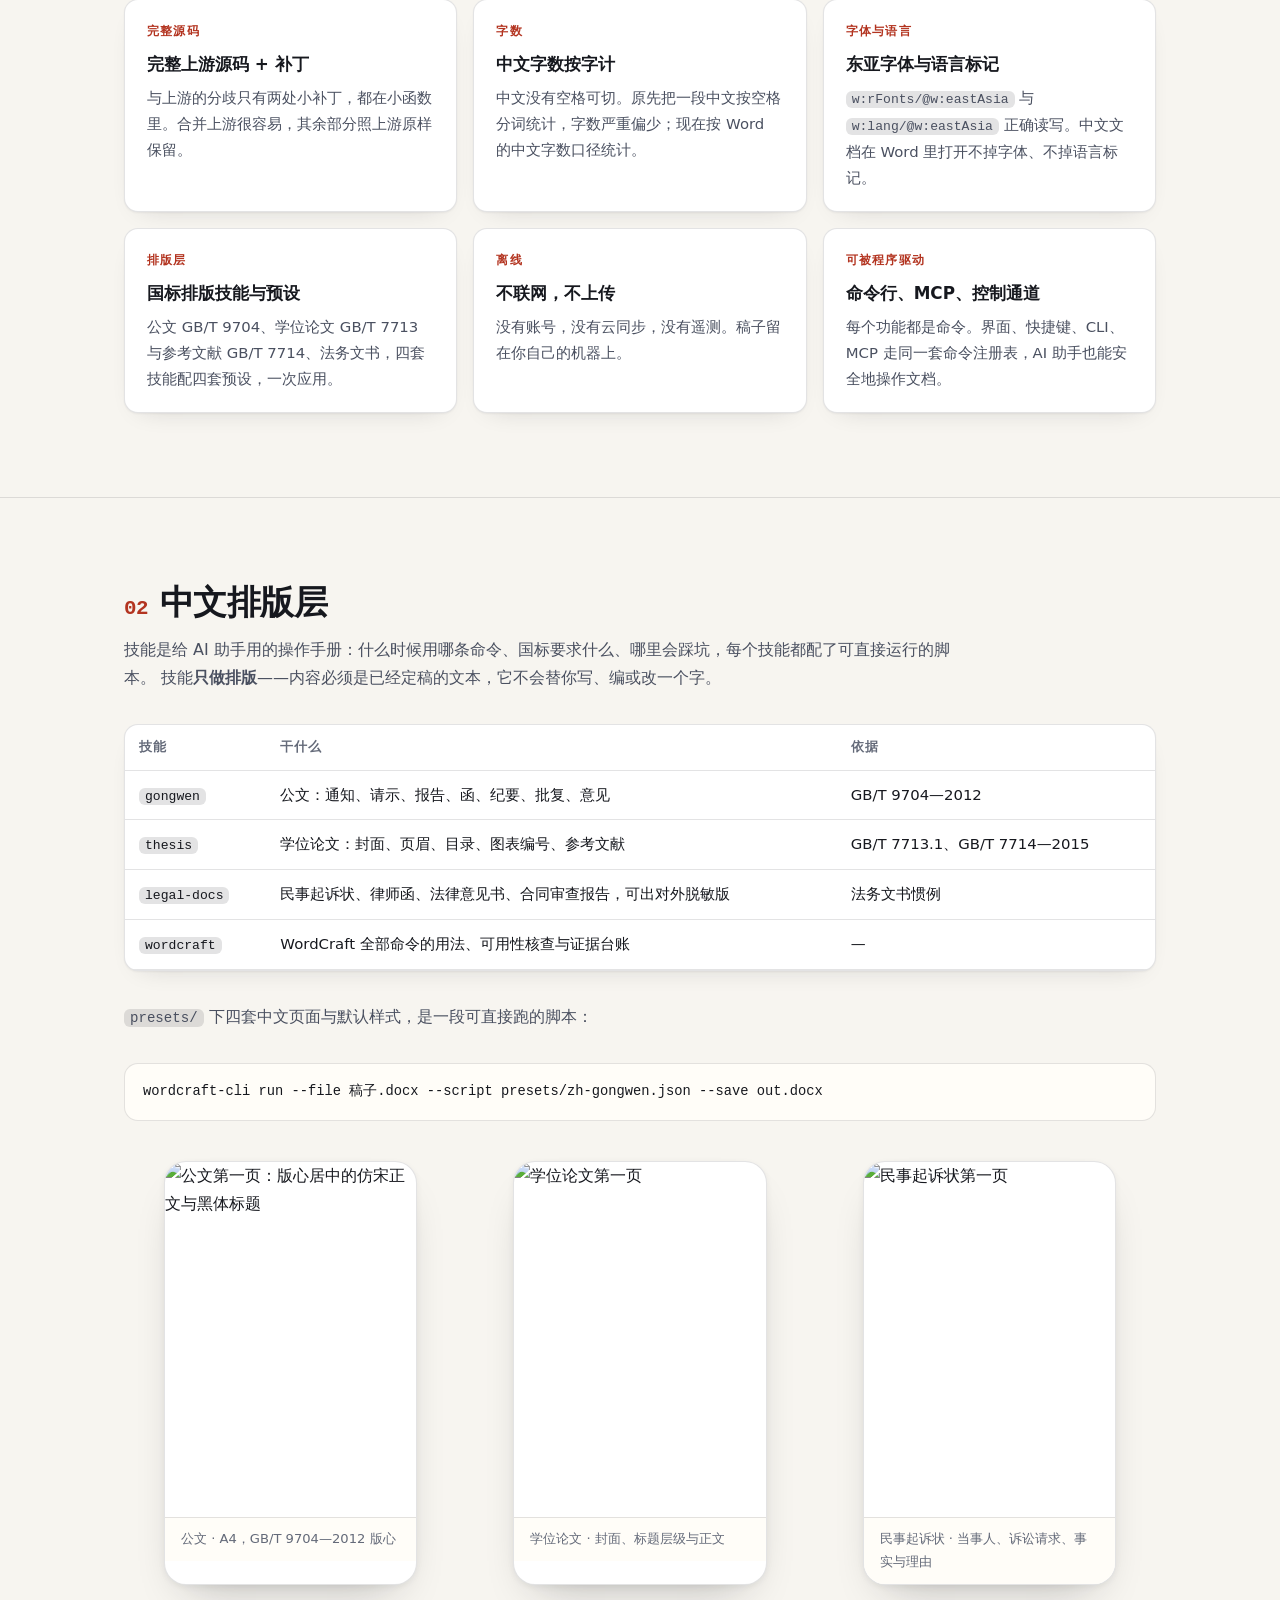
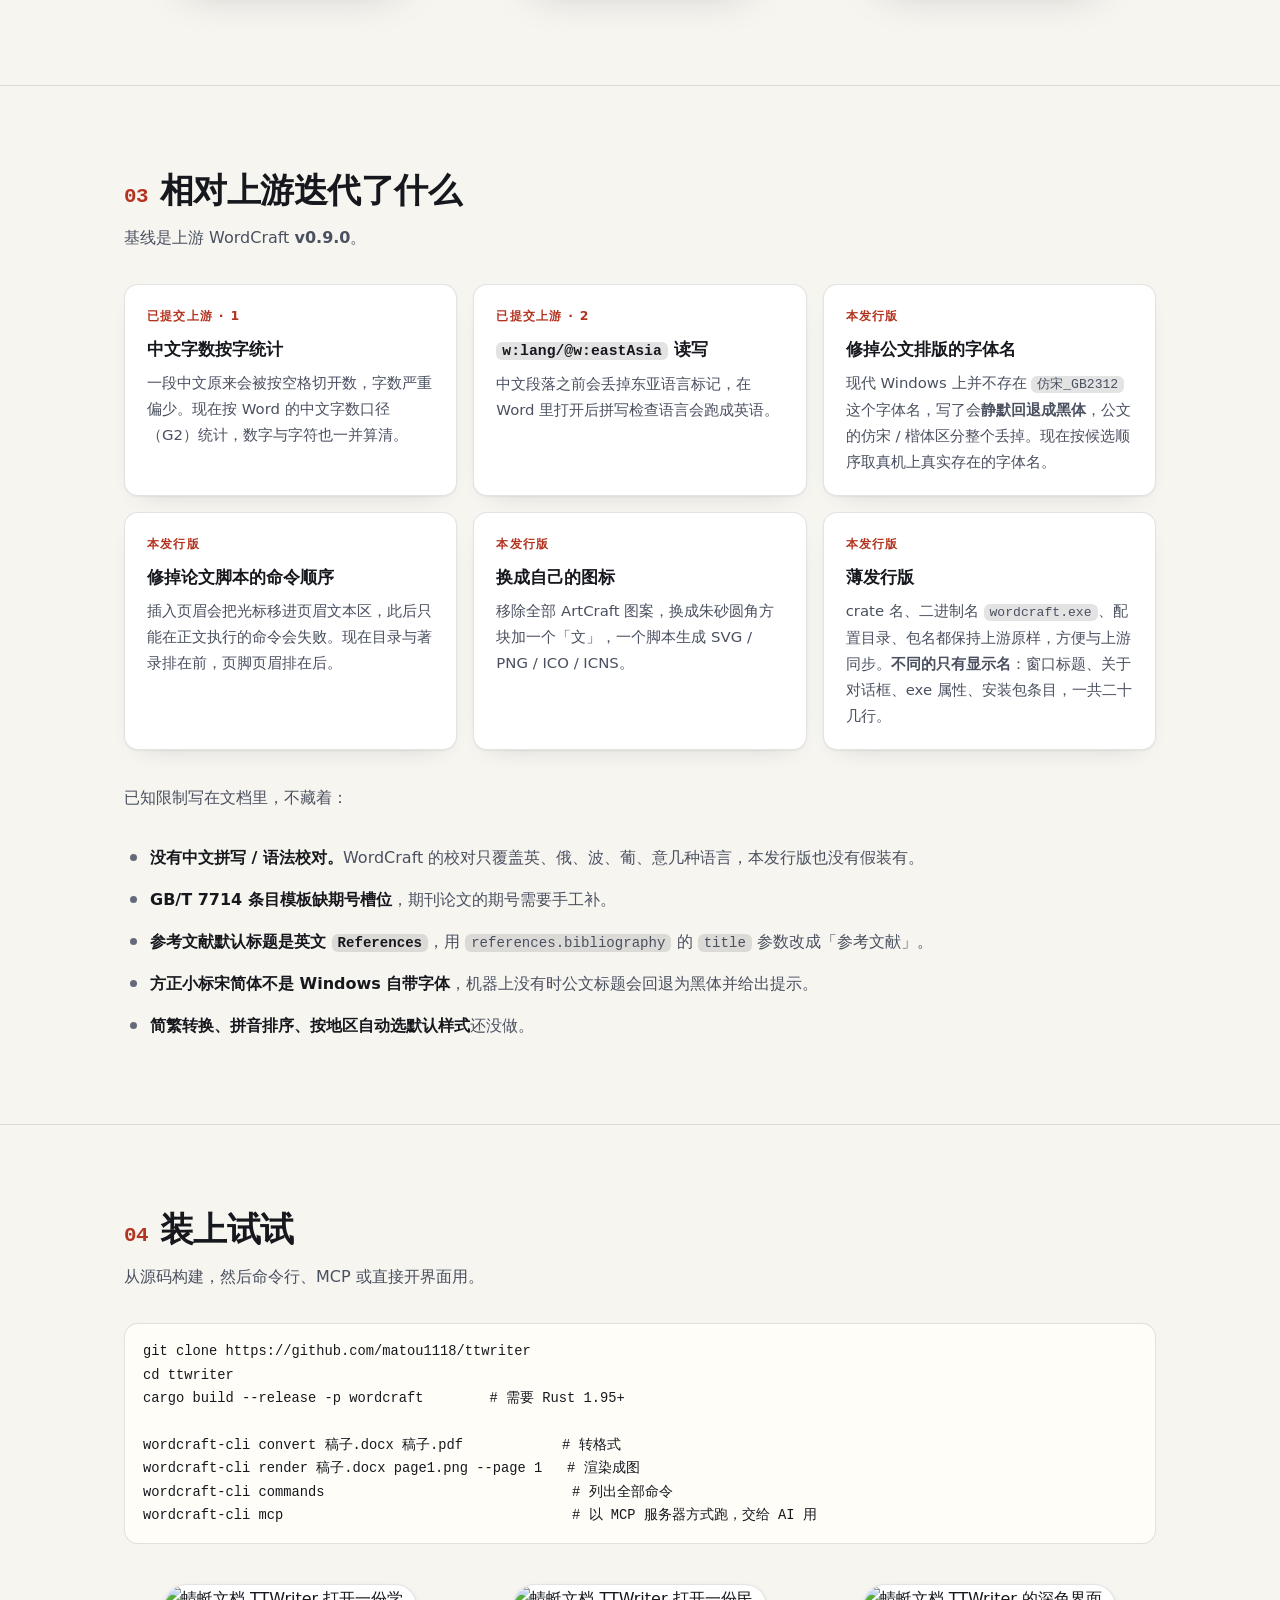
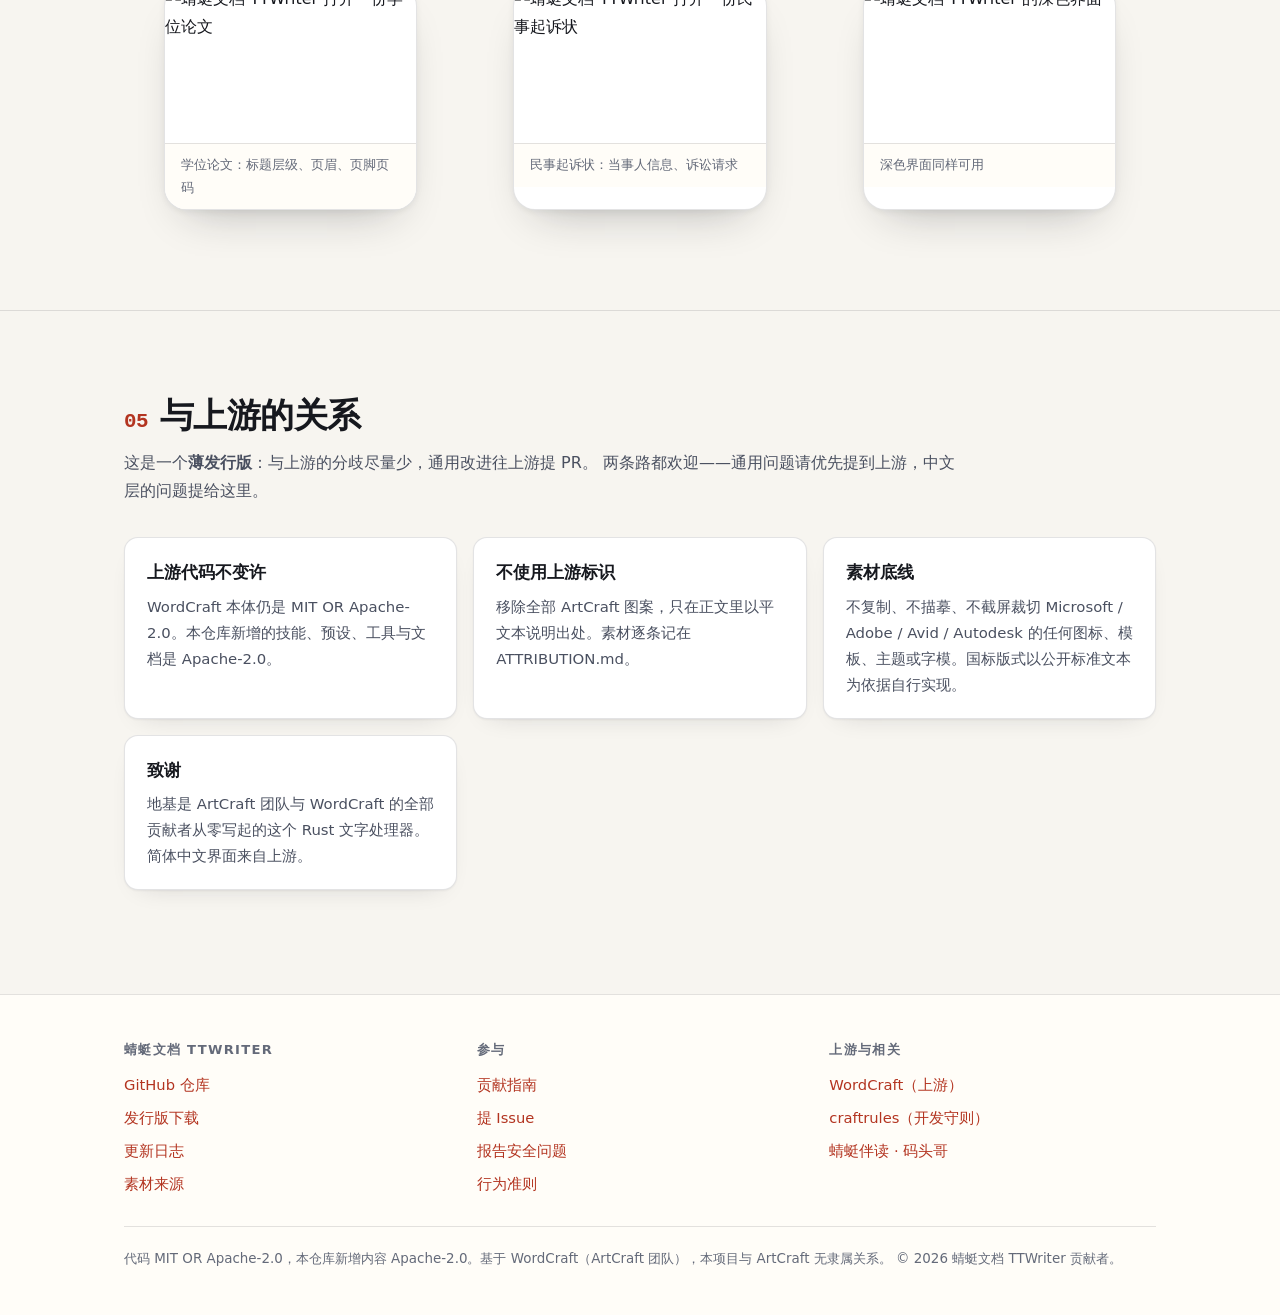
==== commit adcb5898: "feat(app): show the app as 蜻蜓文档 TTWriter The displayed name is ours; every internal identifier stays" ====
--- a/site/index.html
+++ b/site/index.html
@@ -200,7 +200,7 @@
         <article class="card reveal">
           <span class="mark">本发行版</span>
           <h3>薄发行版</h3>
-          <p>crate 名、二进制名、配置目录、包名都保持上游原样，方便与上游同步。运行起来的程序仍然叫 WordCraft——它本来就是。</p>
+          <p>crate 名、二进制名 <code>wordcraft.exe</code>、配置目录、包名都保持上游原样，方便与上游同步。<b>不同的只有显示名</b>：窗口标题、关于对话框、exe 属性、安装包条目，一共二十几行。</p>
         </article>
       </div>
 
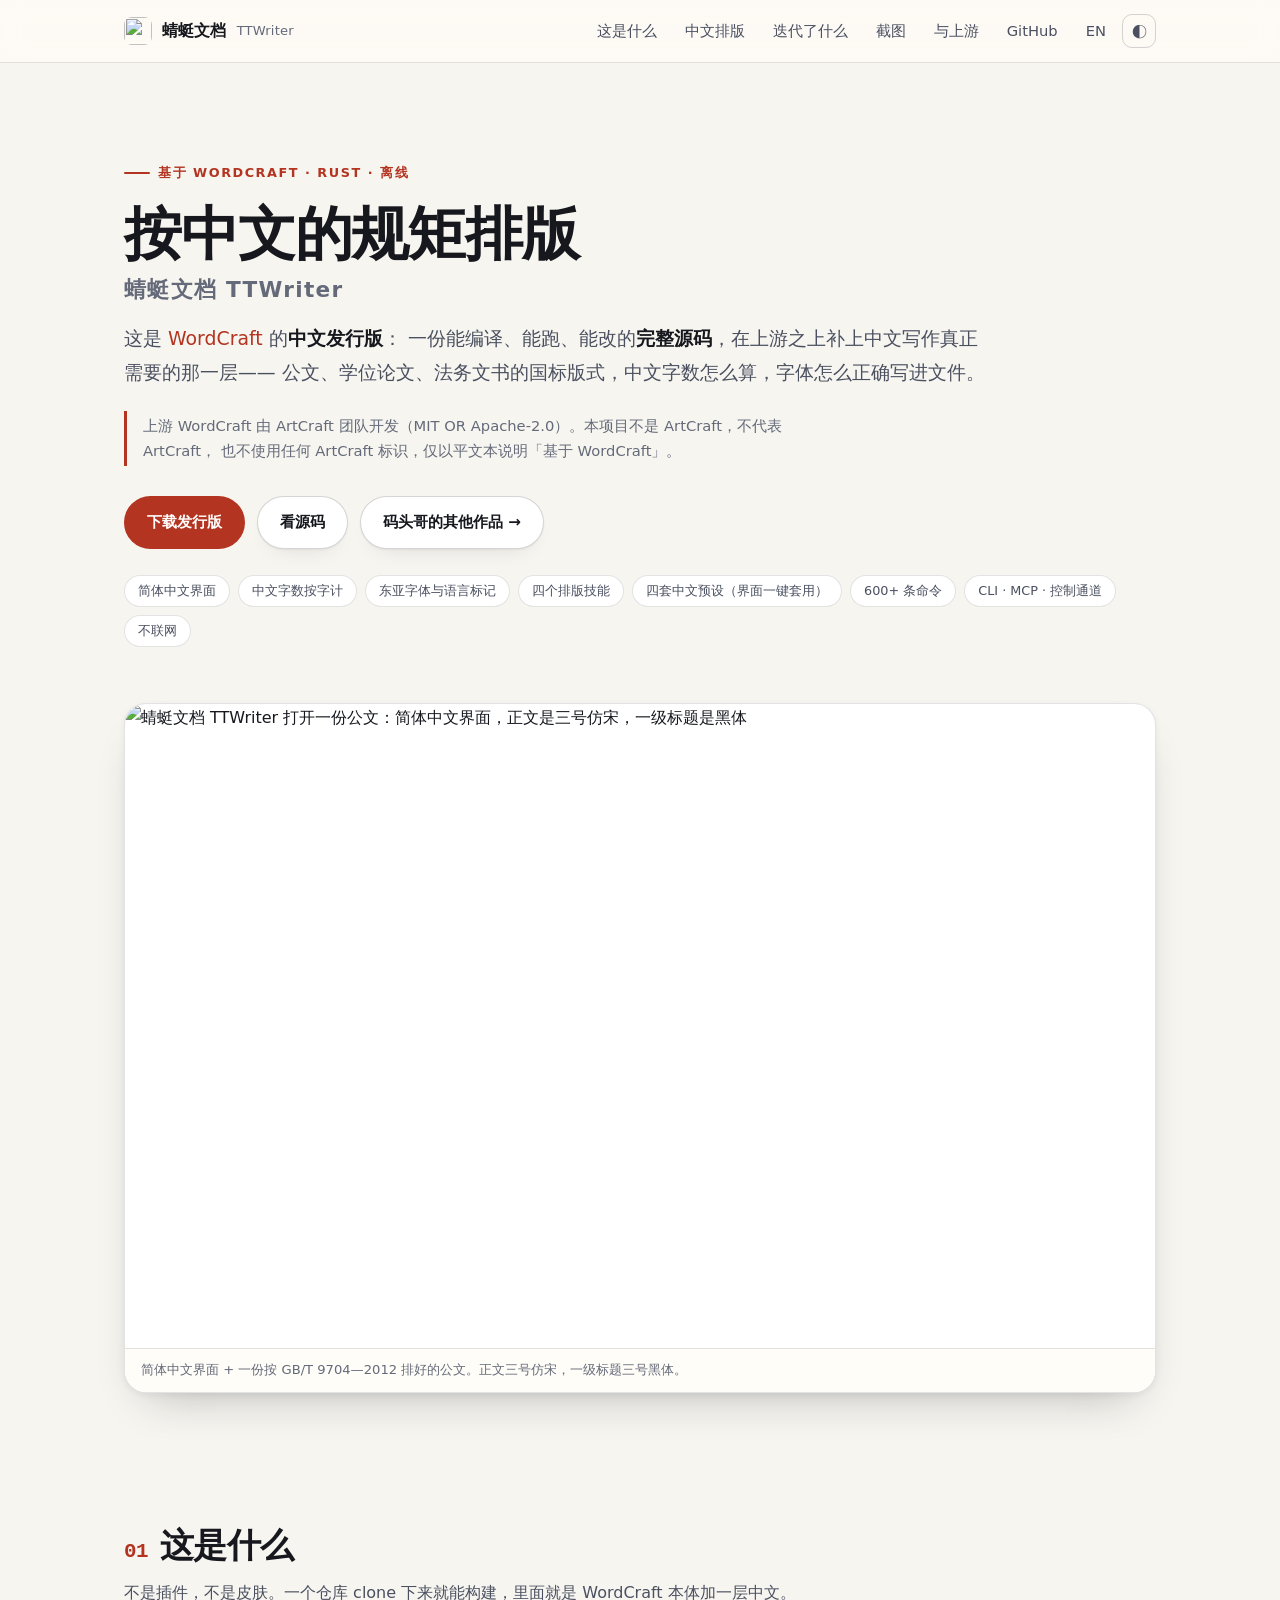
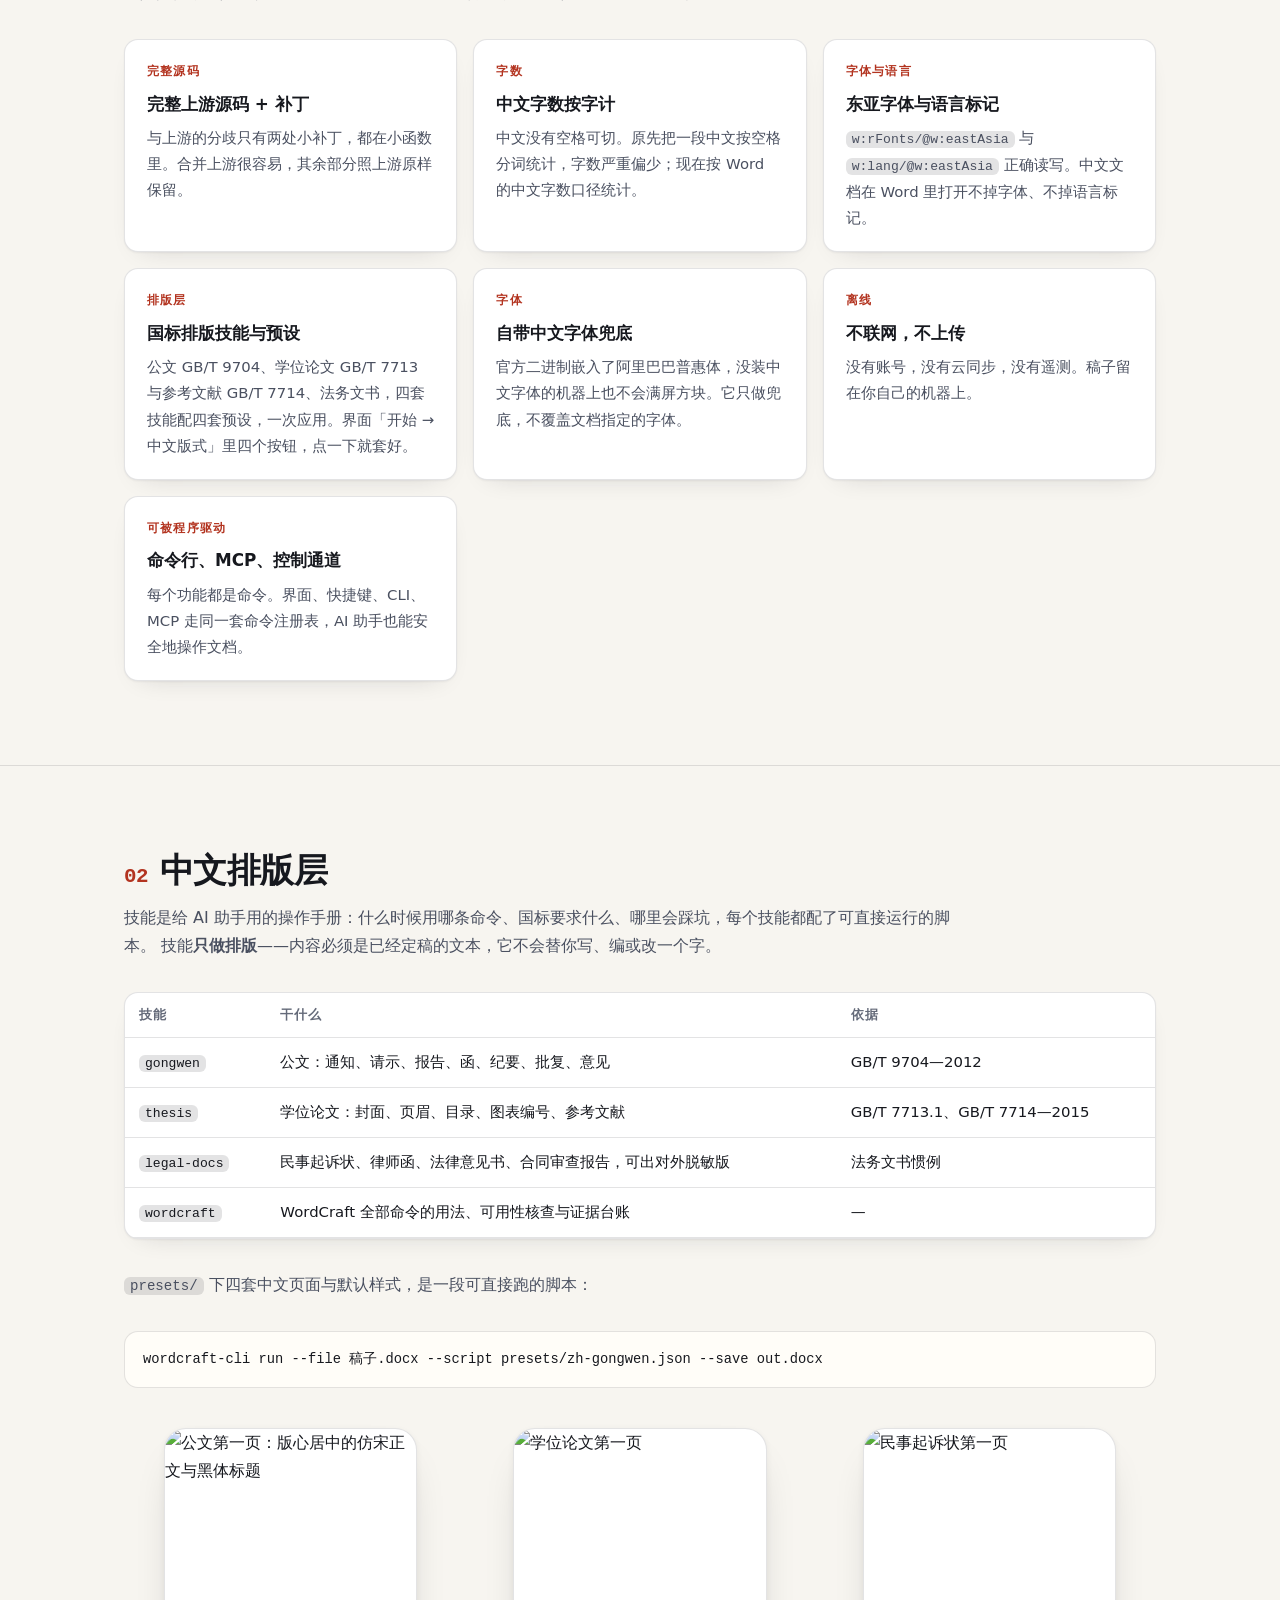
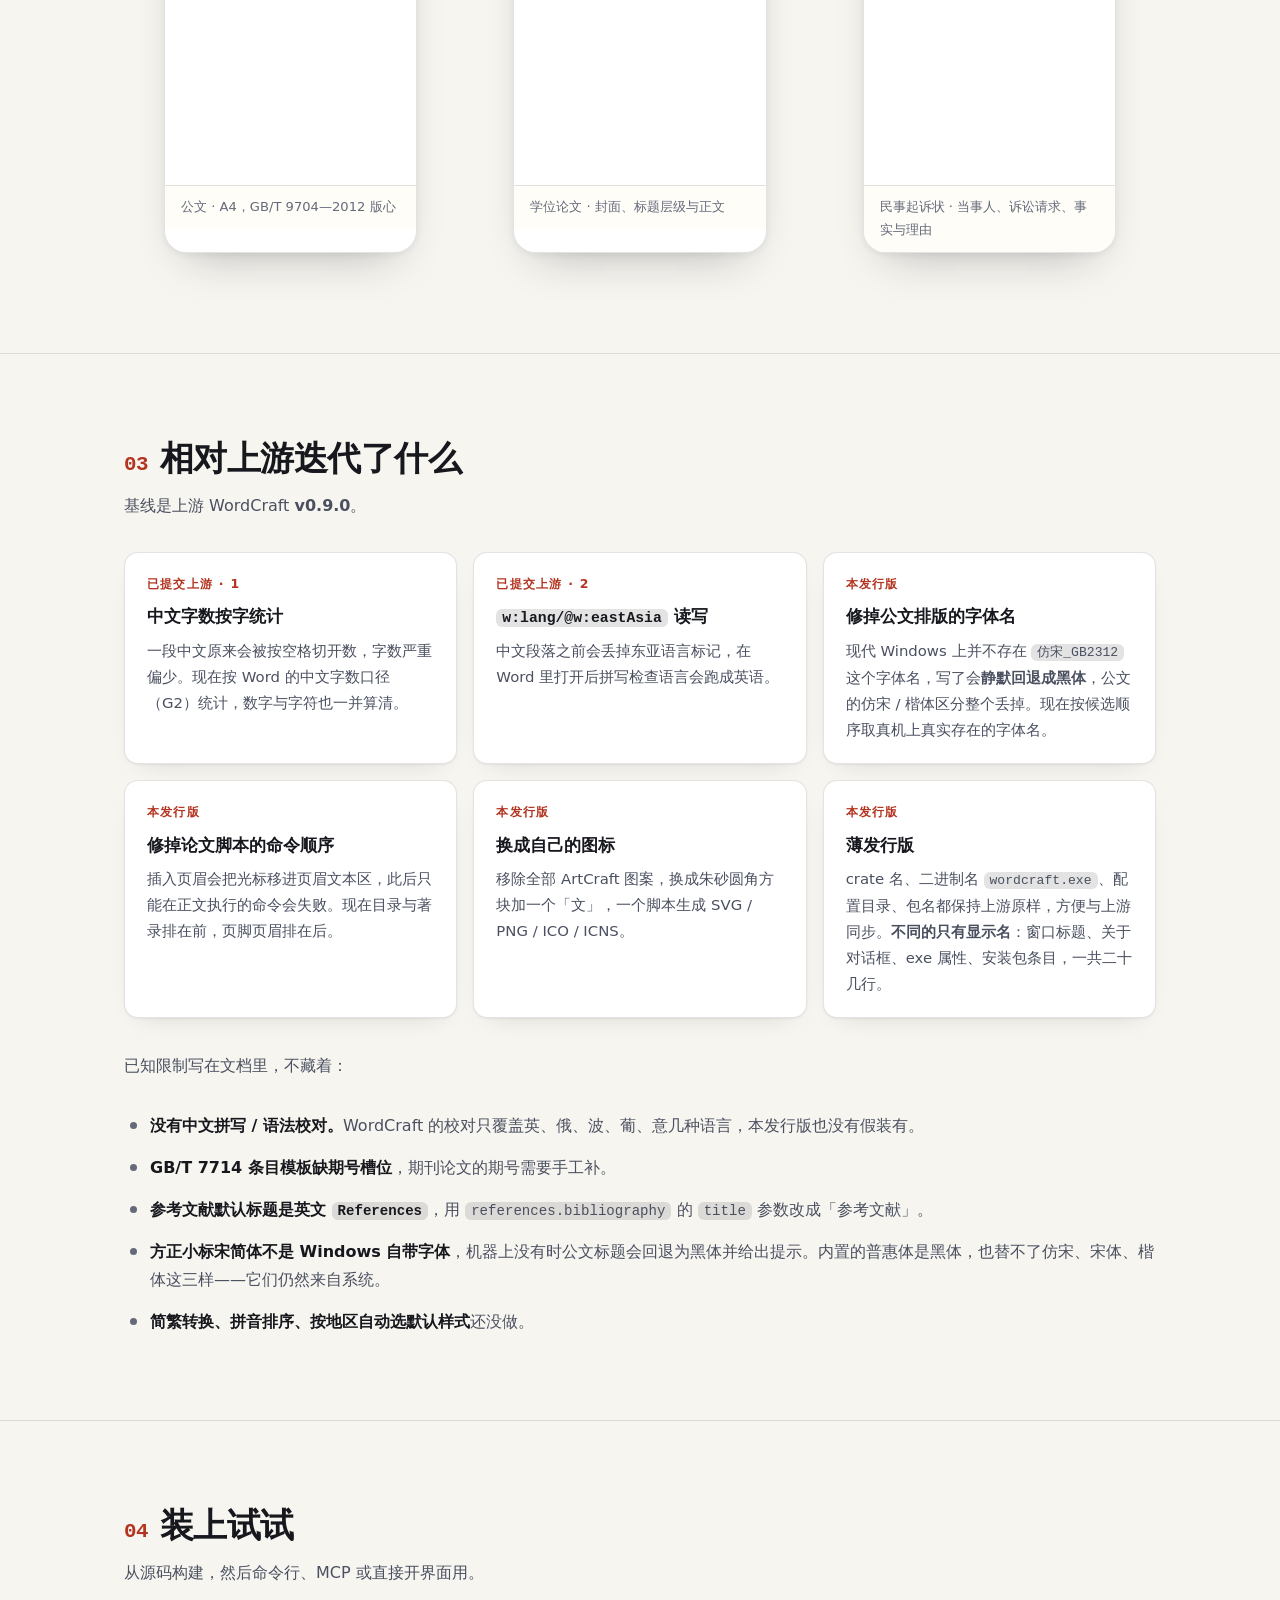
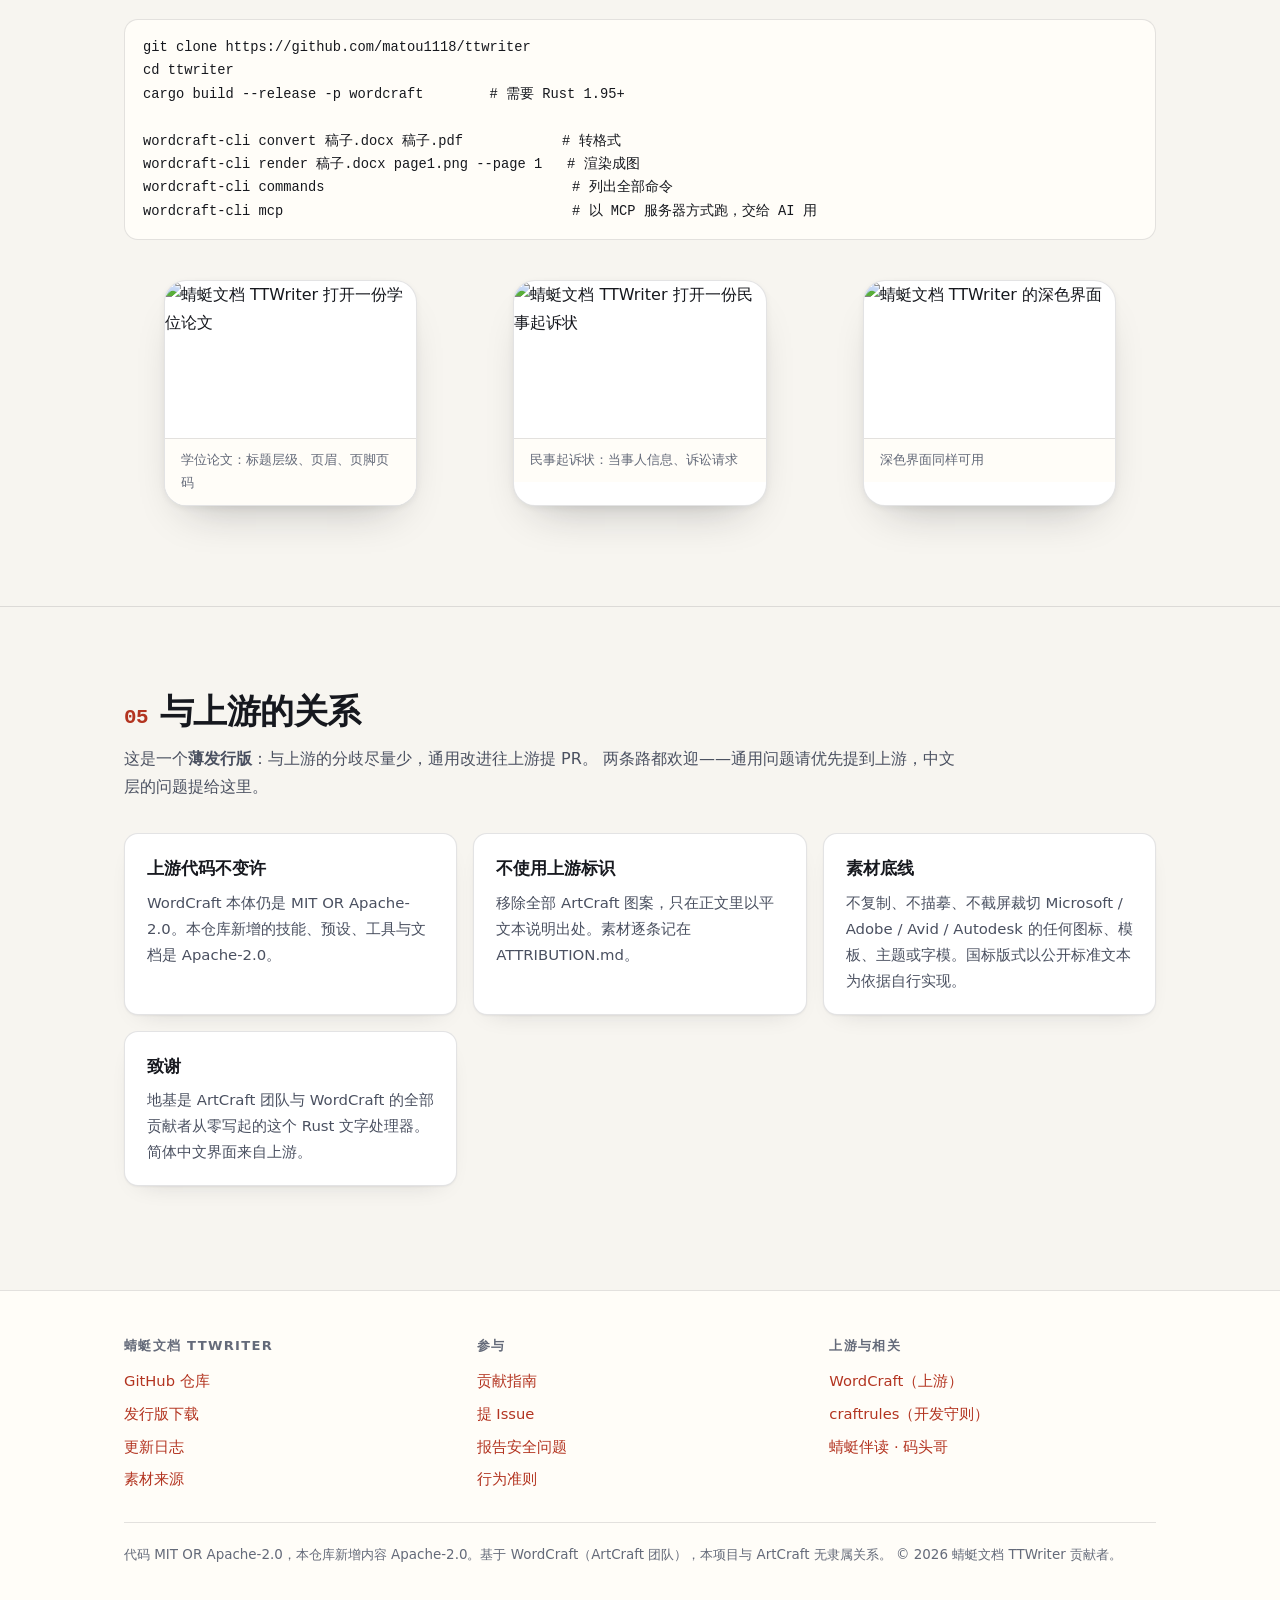
==== commit 1a3fa5ac: "zh.1: 中文版式入口 + 内置中文字体兜底 + 摘掉 Discord - 开始 › 中文版式：公文/论文/法律/通用四份预设一键套用（新增 crates/ui-egui/src/zh_preset" ====
--- a/site/index.html
+++ b/site/index.html
@@ -69,7 +69,7 @@
         <li>中文字数按字计</li>
         <li>东亚字体与语言标记</li>
         <li>四个排版技能</li>
-        <li>四套中文预设</li>
+        <li>四套中文预设（界面一键套用）</li>
         <li>600+ 条命令</li>
         <li>CLI · MCP · 控制通道</li>
         <li>不联网</li>
@@ -108,7 +108,12 @@
         <article class="card reveal">
           <span class="mark">排版层</span>
           <h3>国标排版技能与预设</h3>
-          <p>公文 GB/T 9704、学位论文 GB/T 7713 与参考文献 GB/T 7714、法务文书，四套技能配四套预设，一次应用。</p>
+          <p>公文 GB/T 9704、学位论文 GB/T 7713 与参考文献 GB/T 7714、法务文书，四套技能配四套预设，一次应用。界面「开始 → 中文版式」里四个按钮，点一下就套好。</p>
+        </article>
+        <article class="card reveal">
+          <span class="mark">字体</span>
+          <h3>自带中文字体兜底</h3>
+          <p>官方二进制嵌入了阿里巴巴普惠体，没装中文字体的机器上也不会满屏方块。它只做兜底，不覆盖文档指定的字体。</p>
         </article>
         <article class="card reveal">
           <span class="mark">离线</span>
@@ -211,7 +216,7 @@
         <li><strong>没有中文拼写 / 语法校对。</strong>WordCraft 的校对只覆盖英、俄、波、葡、意几种语言，本发行版也没有假装有。</li>
         <li><strong>GB/T 7714 条目模板缺期号槽位</strong>，期刊论文的期号需要手工补。</li>
         <li><strong>参考文献默认标题是英文 <code>References</code></strong>，用 <code>references.bibliography</code> 的 <code>title</code> 参数改成「参考文献」。</li>
-        <li><strong>方正小标宋简体不是 Windows 自带字体</strong>，机器上没有时公文标题会回退为黑体并给出提示。</li>
+        <li><strong>方正小标宋简体不是 Windows 自带字体</strong>，机器上没有时公文标题会回退为黑体并给出提示。内置的普惠体是黑体，也替不了仿宋、宋体、楷体这三样——它们仍然来自系统。</li>
         <li><strong>简繁转换、拼音排序、按地区自动选默认样式</strong>还没做。</li>
       </ul>
     </div>
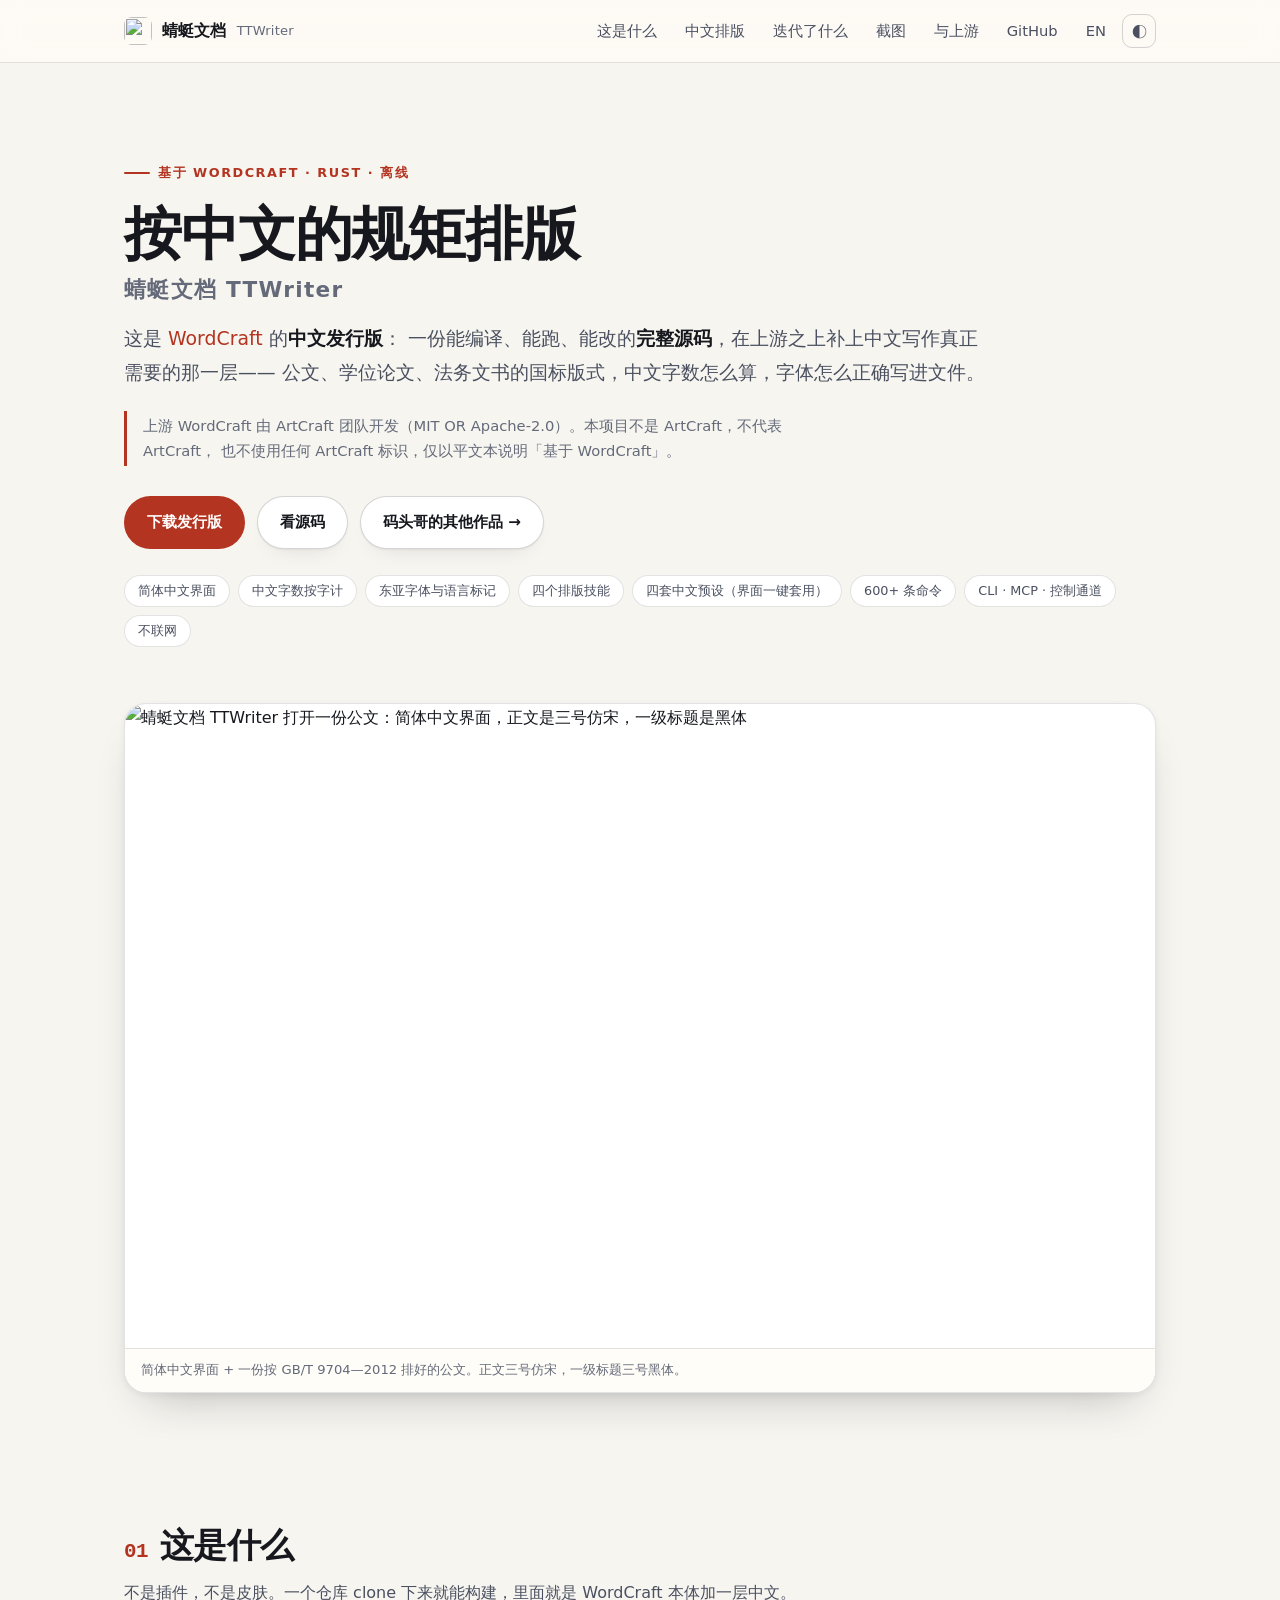
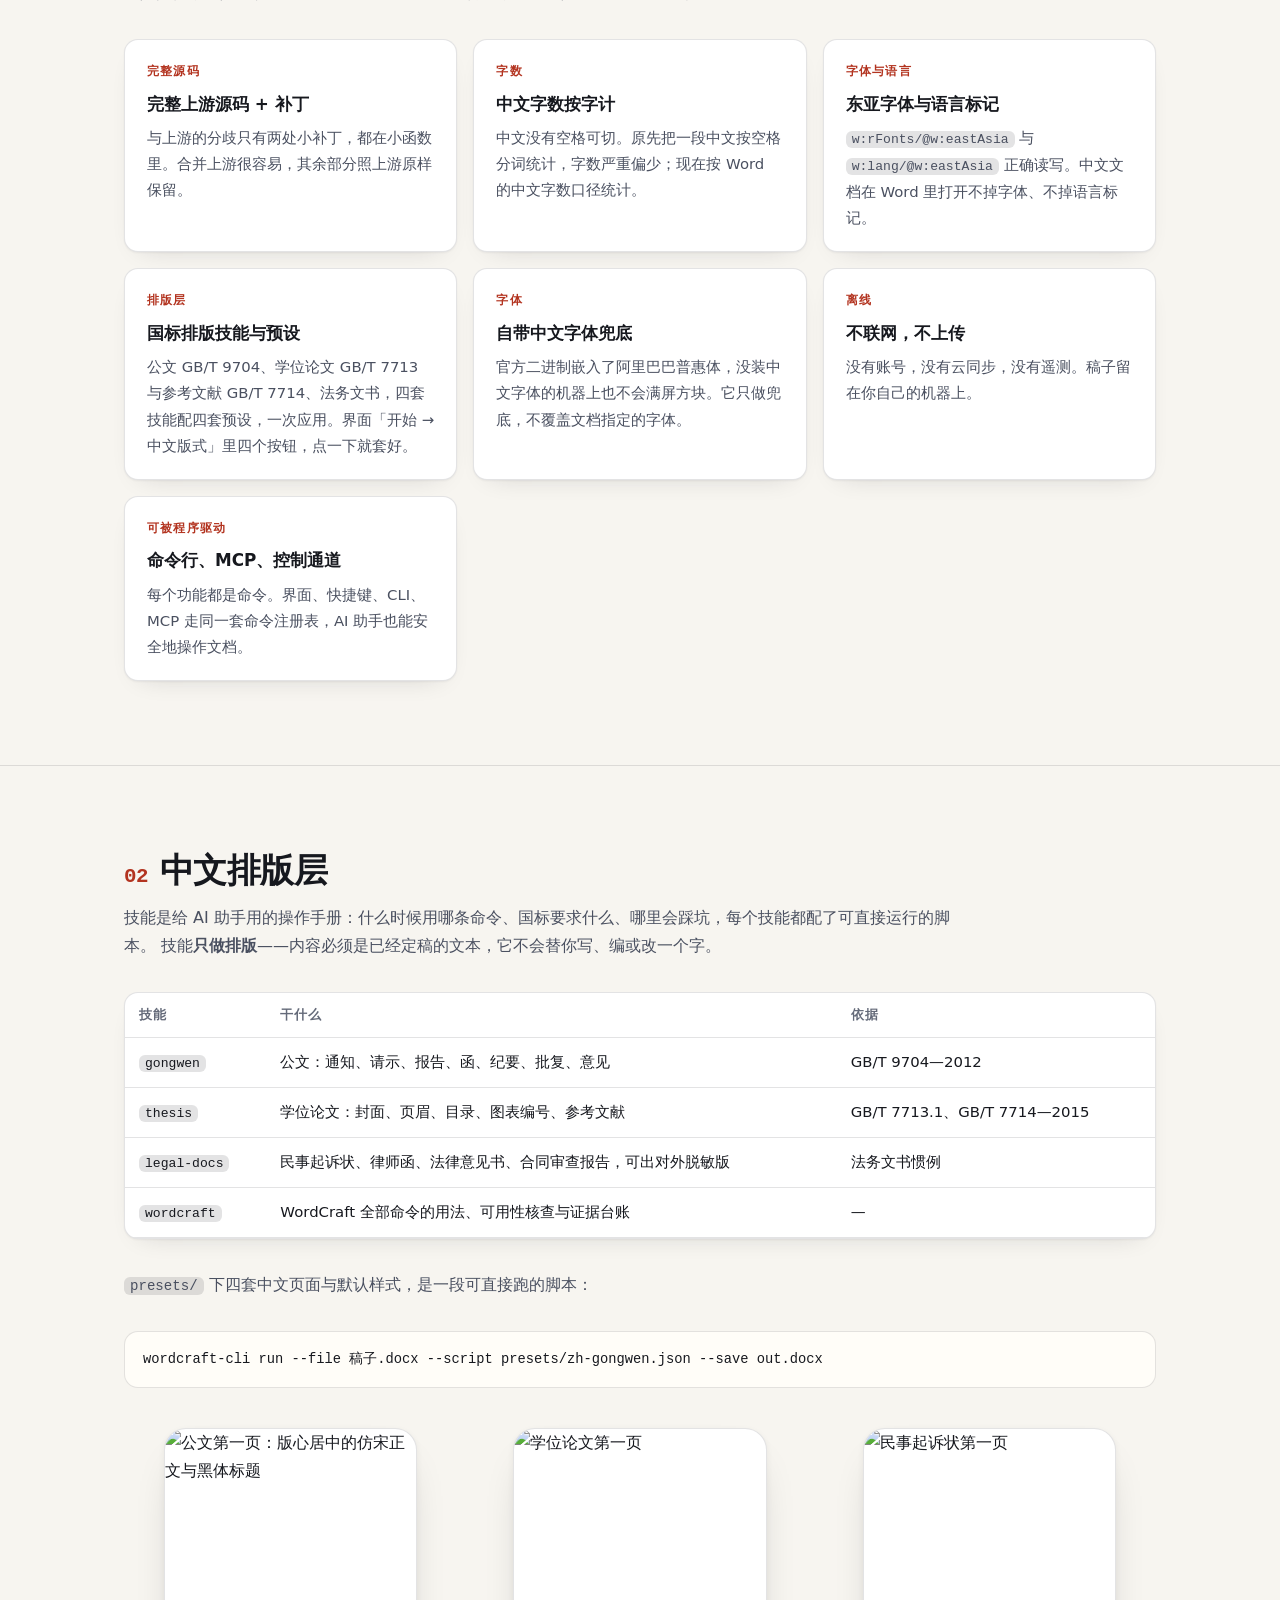
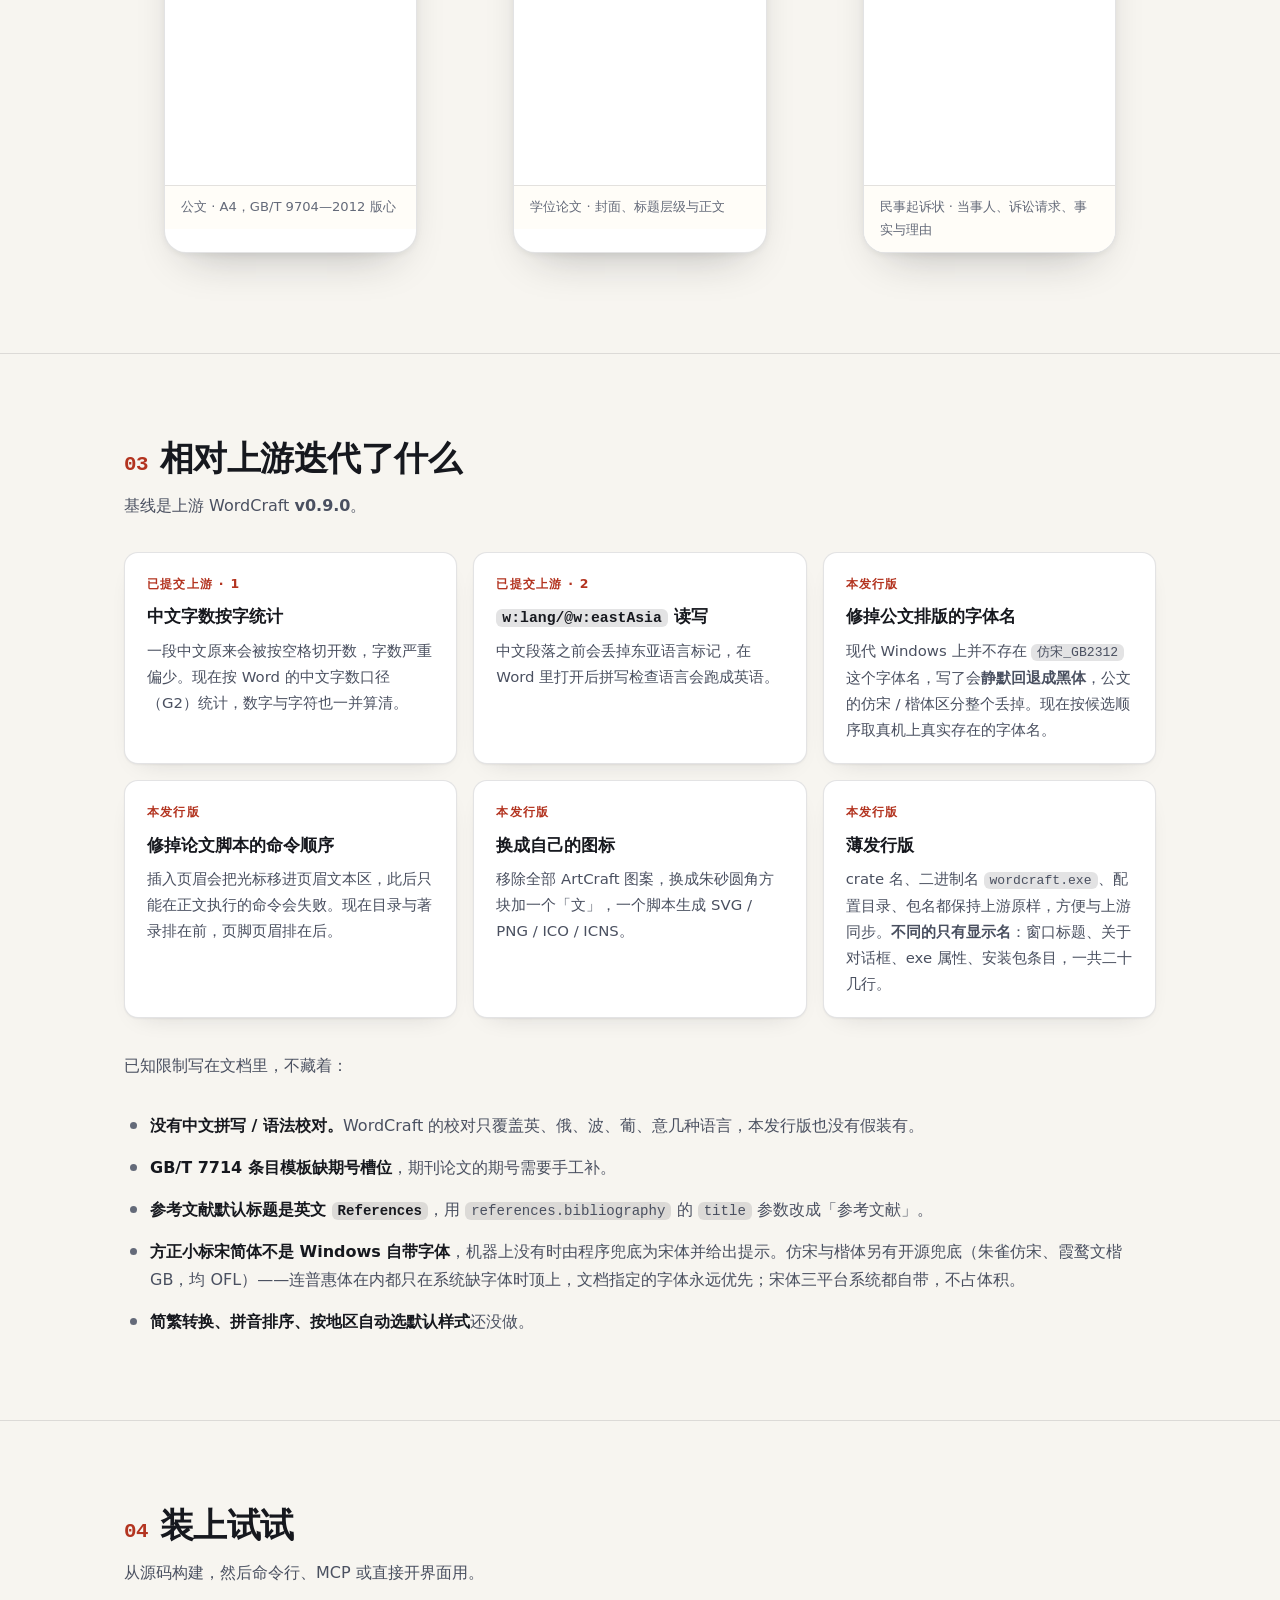
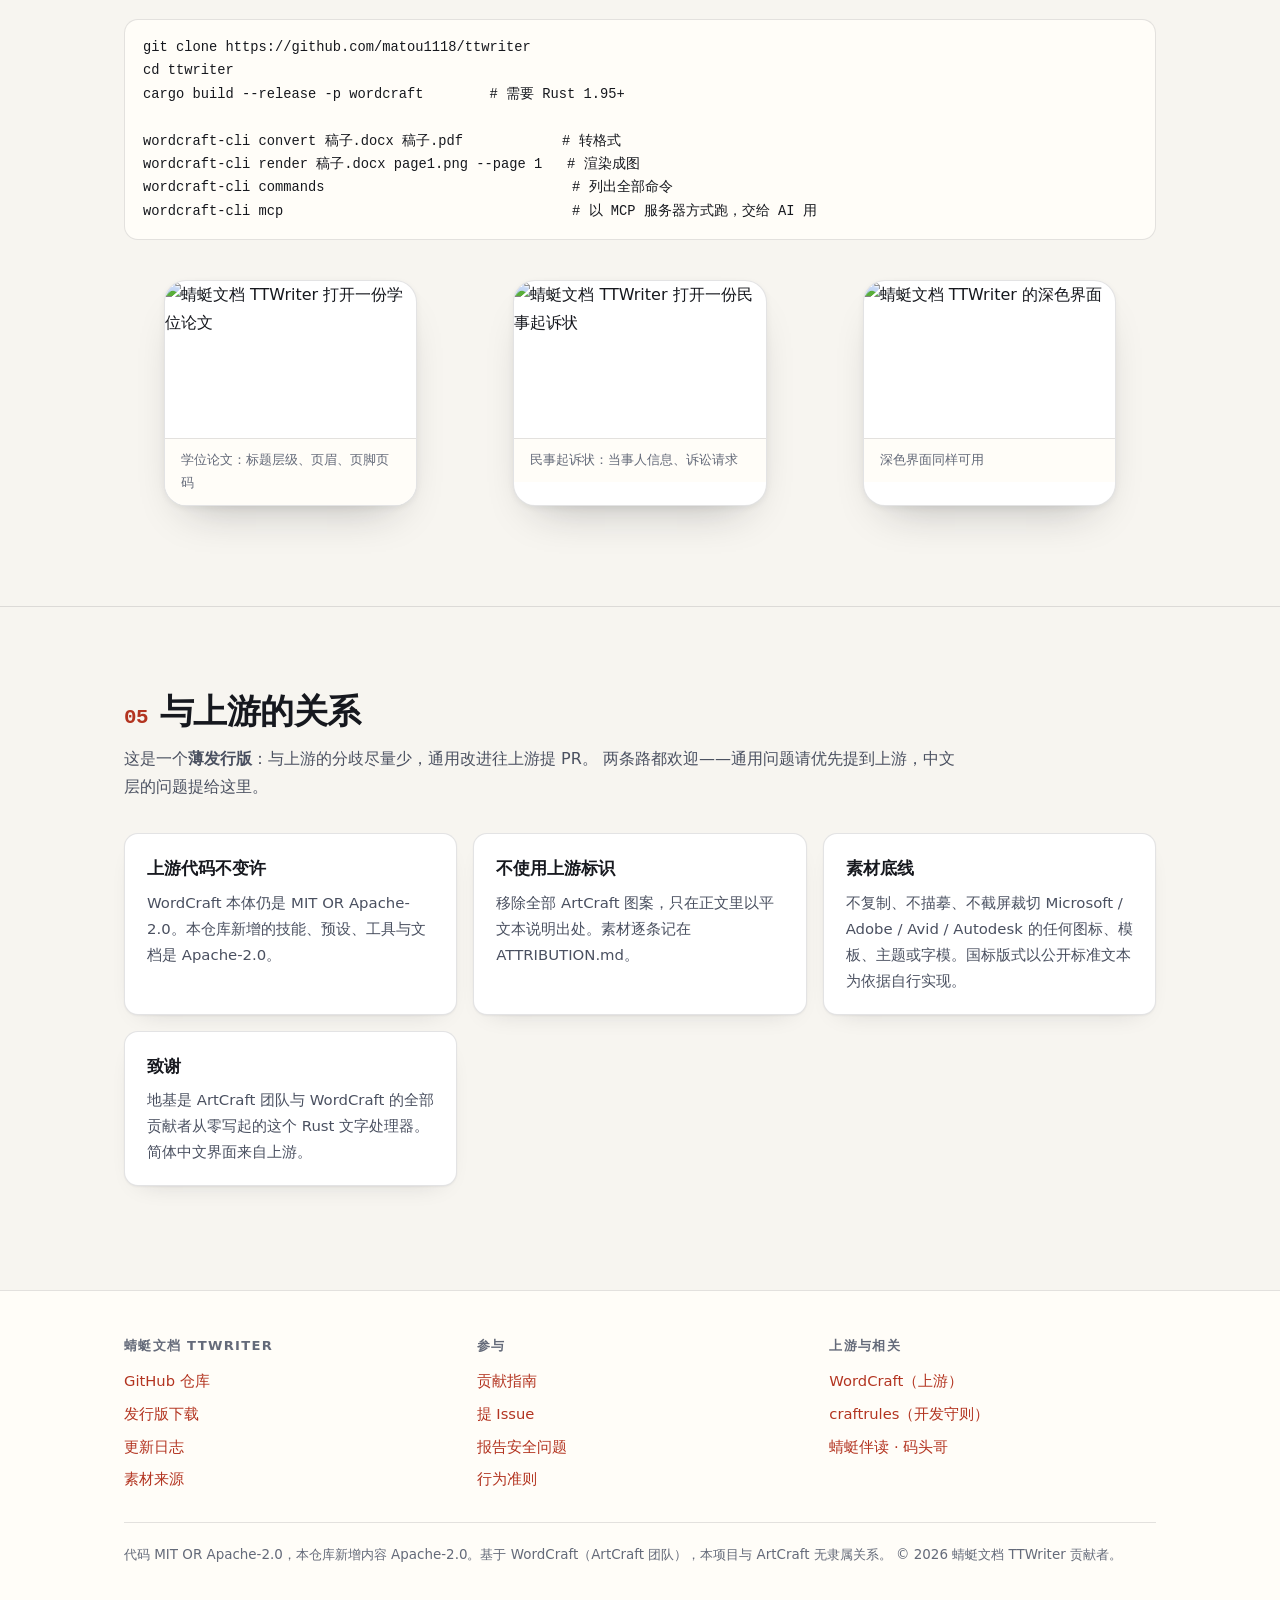
==== commit c062e866: "fonts: 打包开源的仿宋与楷体（OFL），宋体走系统 公文要的「宋黑仿楷」四样里，开源缺的两样补齐了，仍是可选构建输入、不进仓库：  - craft-fonts/fonts 新增（清单家族名逐一与" ====
--- a/site/index.html
+++ b/site/index.html
@@ -216,7 +216,7 @@
         <li><strong>没有中文拼写 / 语法校对。</strong>WordCraft 的校对只覆盖英、俄、波、葡、意几种语言，本发行版也没有假装有。</li>
         <li><strong>GB/T 7714 条目模板缺期号槽位</strong>，期刊论文的期号需要手工补。</li>
         <li><strong>参考文献默认标题是英文 <code>References</code></strong>，用 <code>references.bibliography</code> 的 <code>title</code> 参数改成「参考文献」。</li>
-        <li><strong>方正小标宋简体不是 Windows 自带字体</strong>，机器上没有时公文标题会回退为黑体并给出提示。内置的普惠体是黑体，也替不了仿宋、宋体、楷体这三样——它们仍然来自系统。</li>
+        <li><strong>方正小标宋简体不是 Windows 自带字体</strong>，机器上没有时由程序兜底为宋体并给出提示。仿宋与楷体另有开源兜底（朱雀仿宋、霞鹜文楷 GB，均 OFL）——连普惠体在内都只在系统缺字体时顶上，文档指定的字体永远优先；宋体三平台系统都自带，不占体积。</li>
         <li><strong>简繁转换、拼音排序、按地区自动选默认样式</strong>还没做。</li>
       </ul>
     </div>
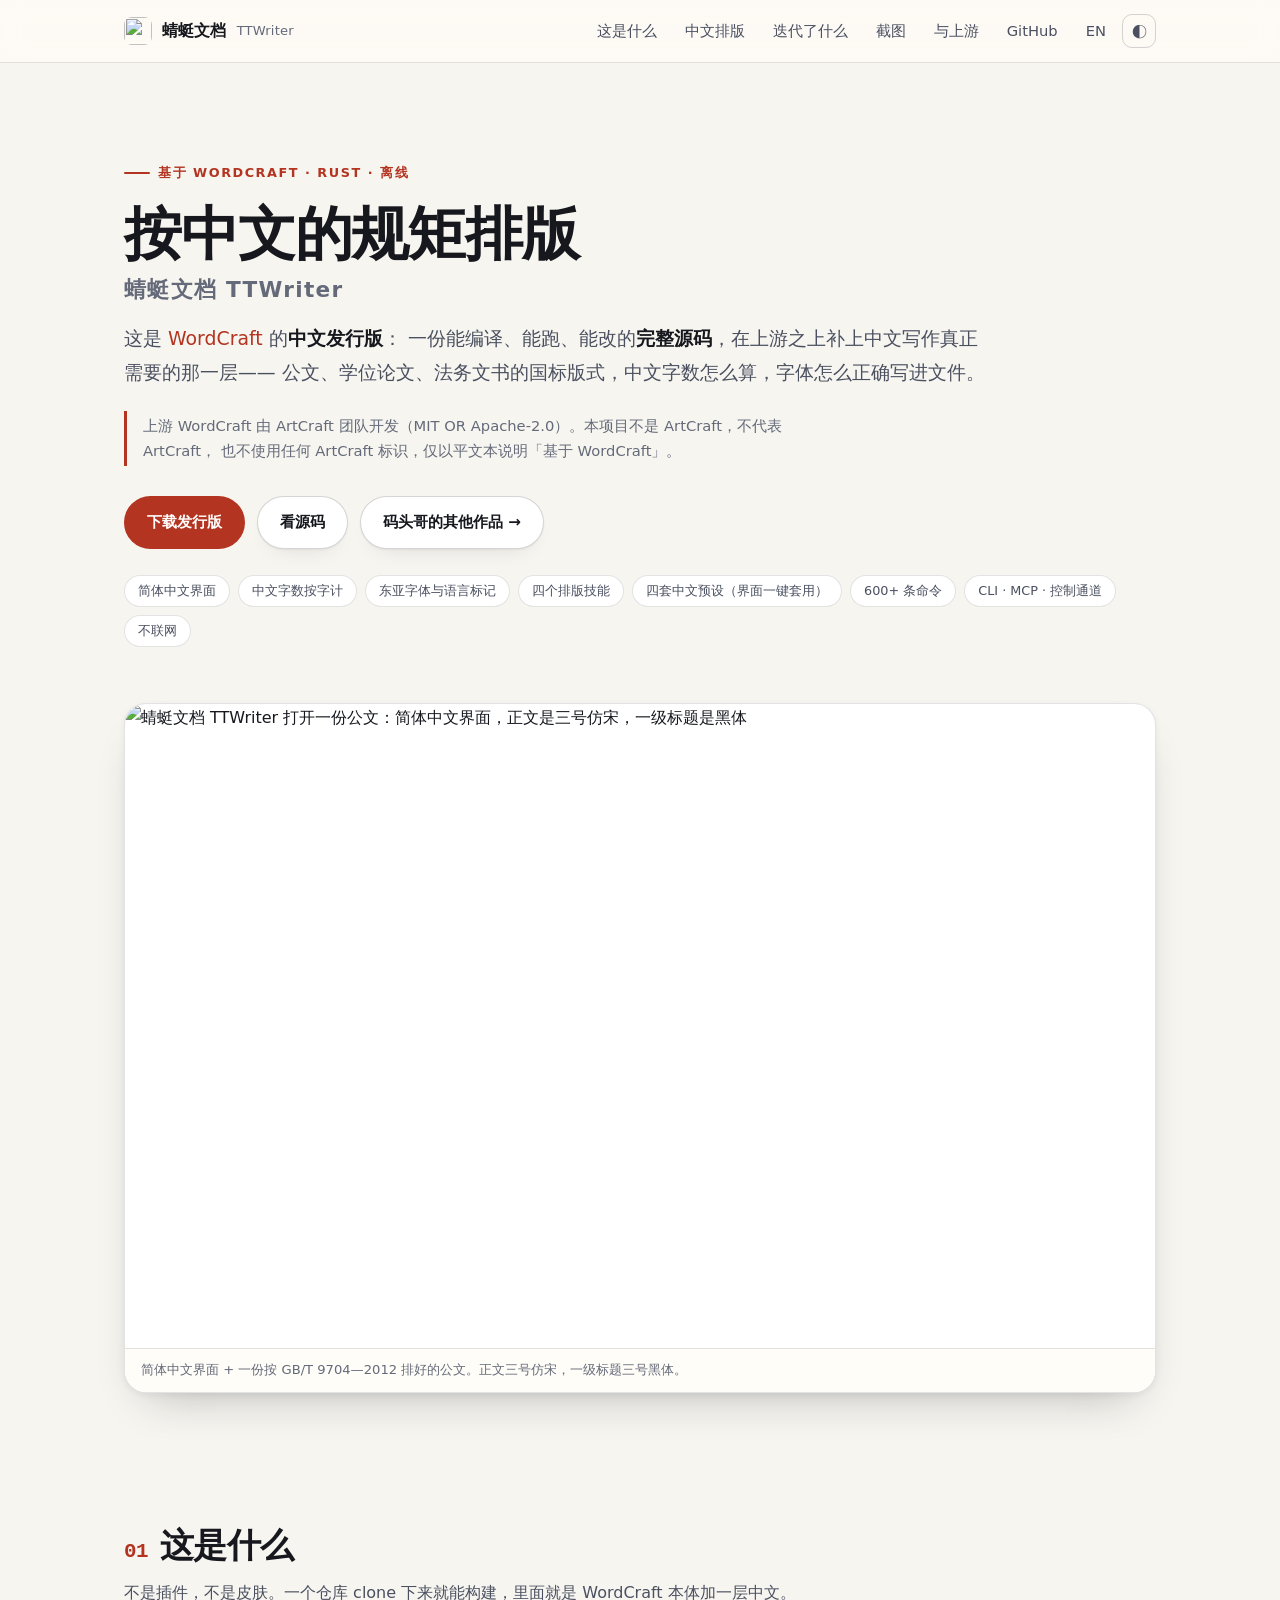
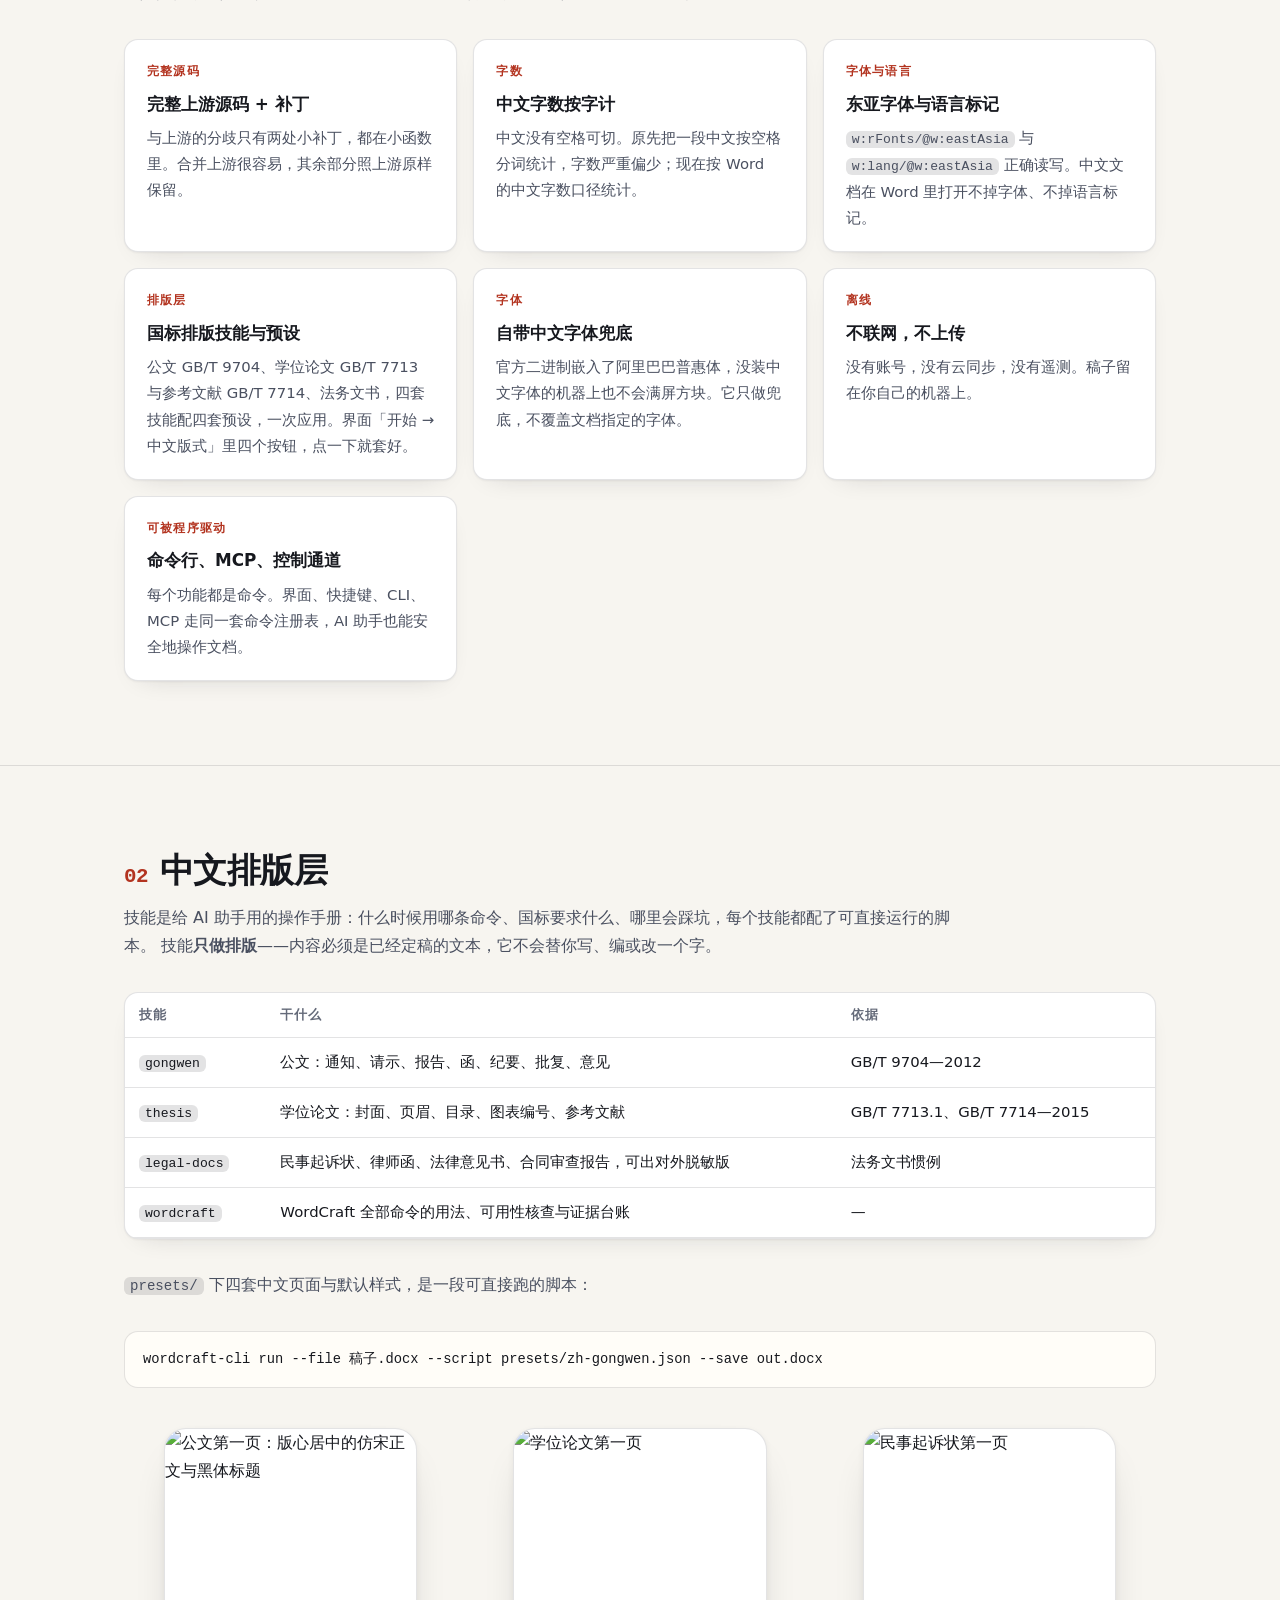
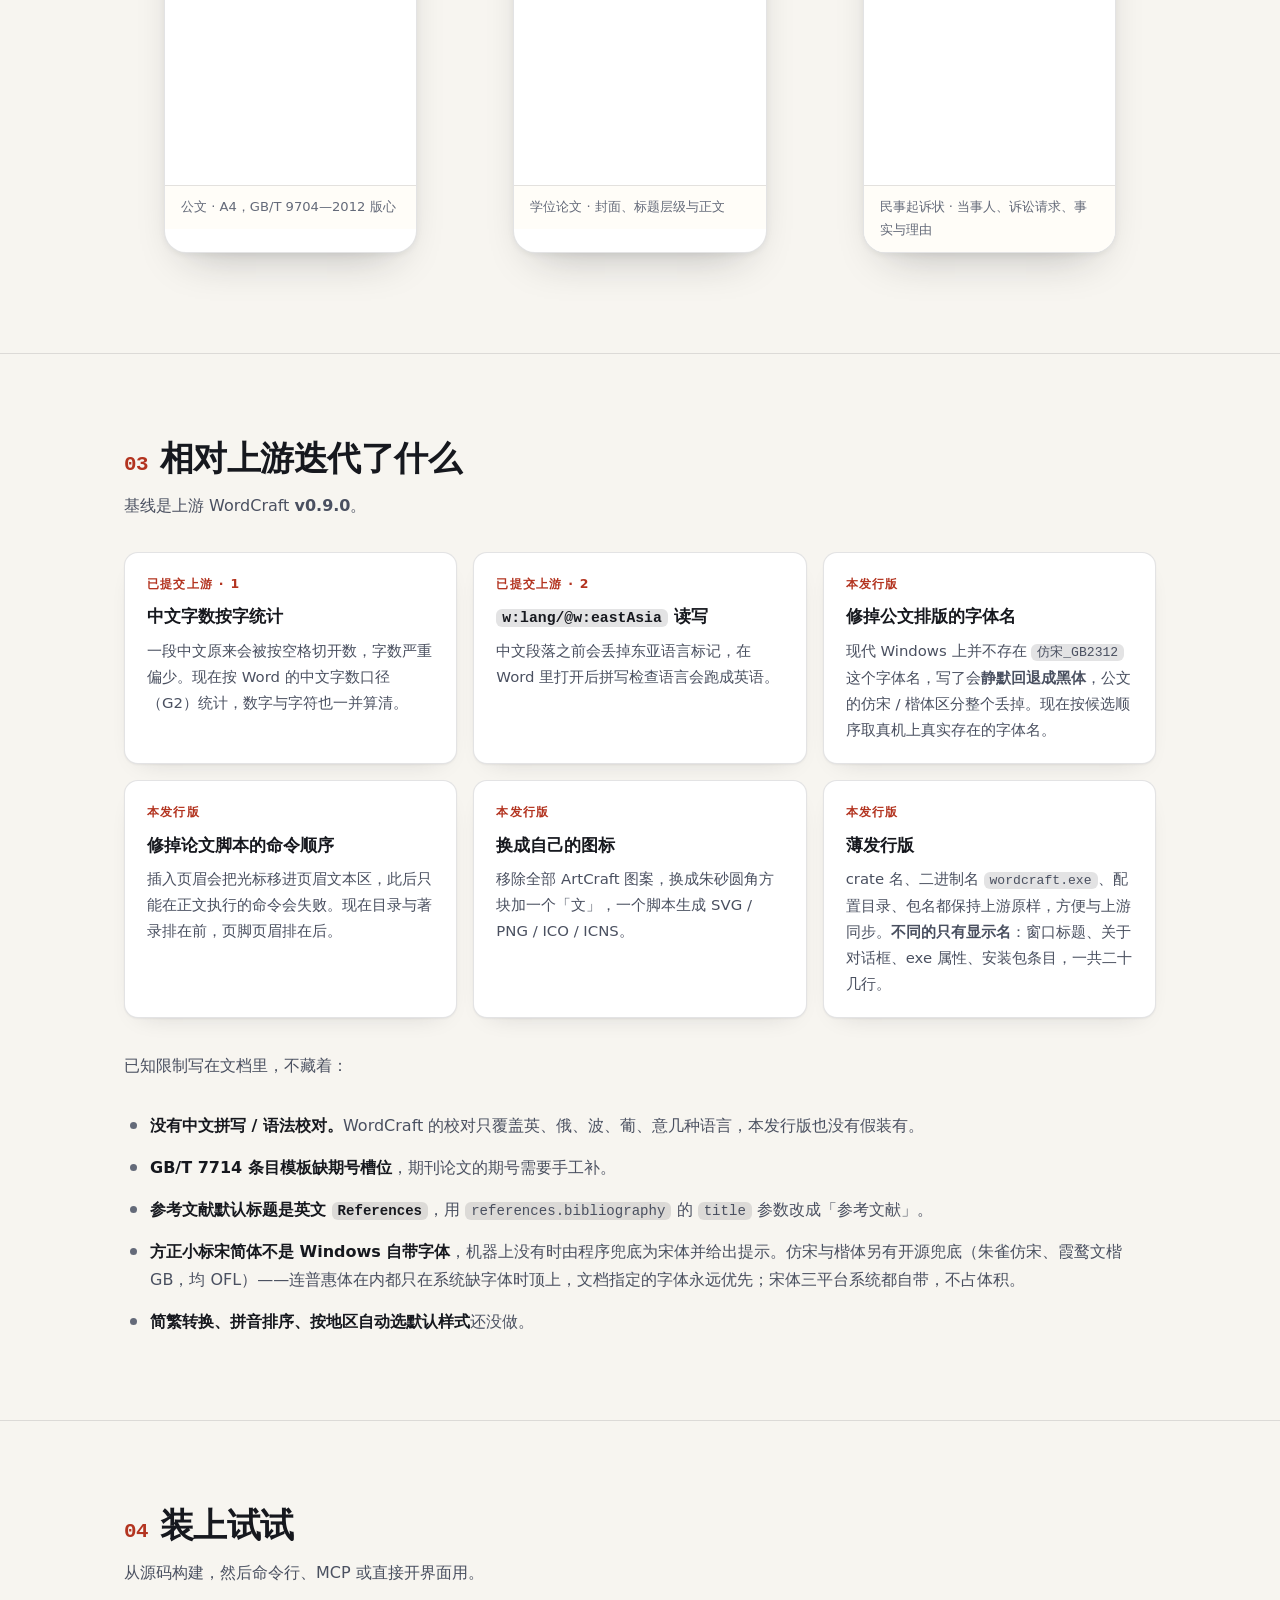
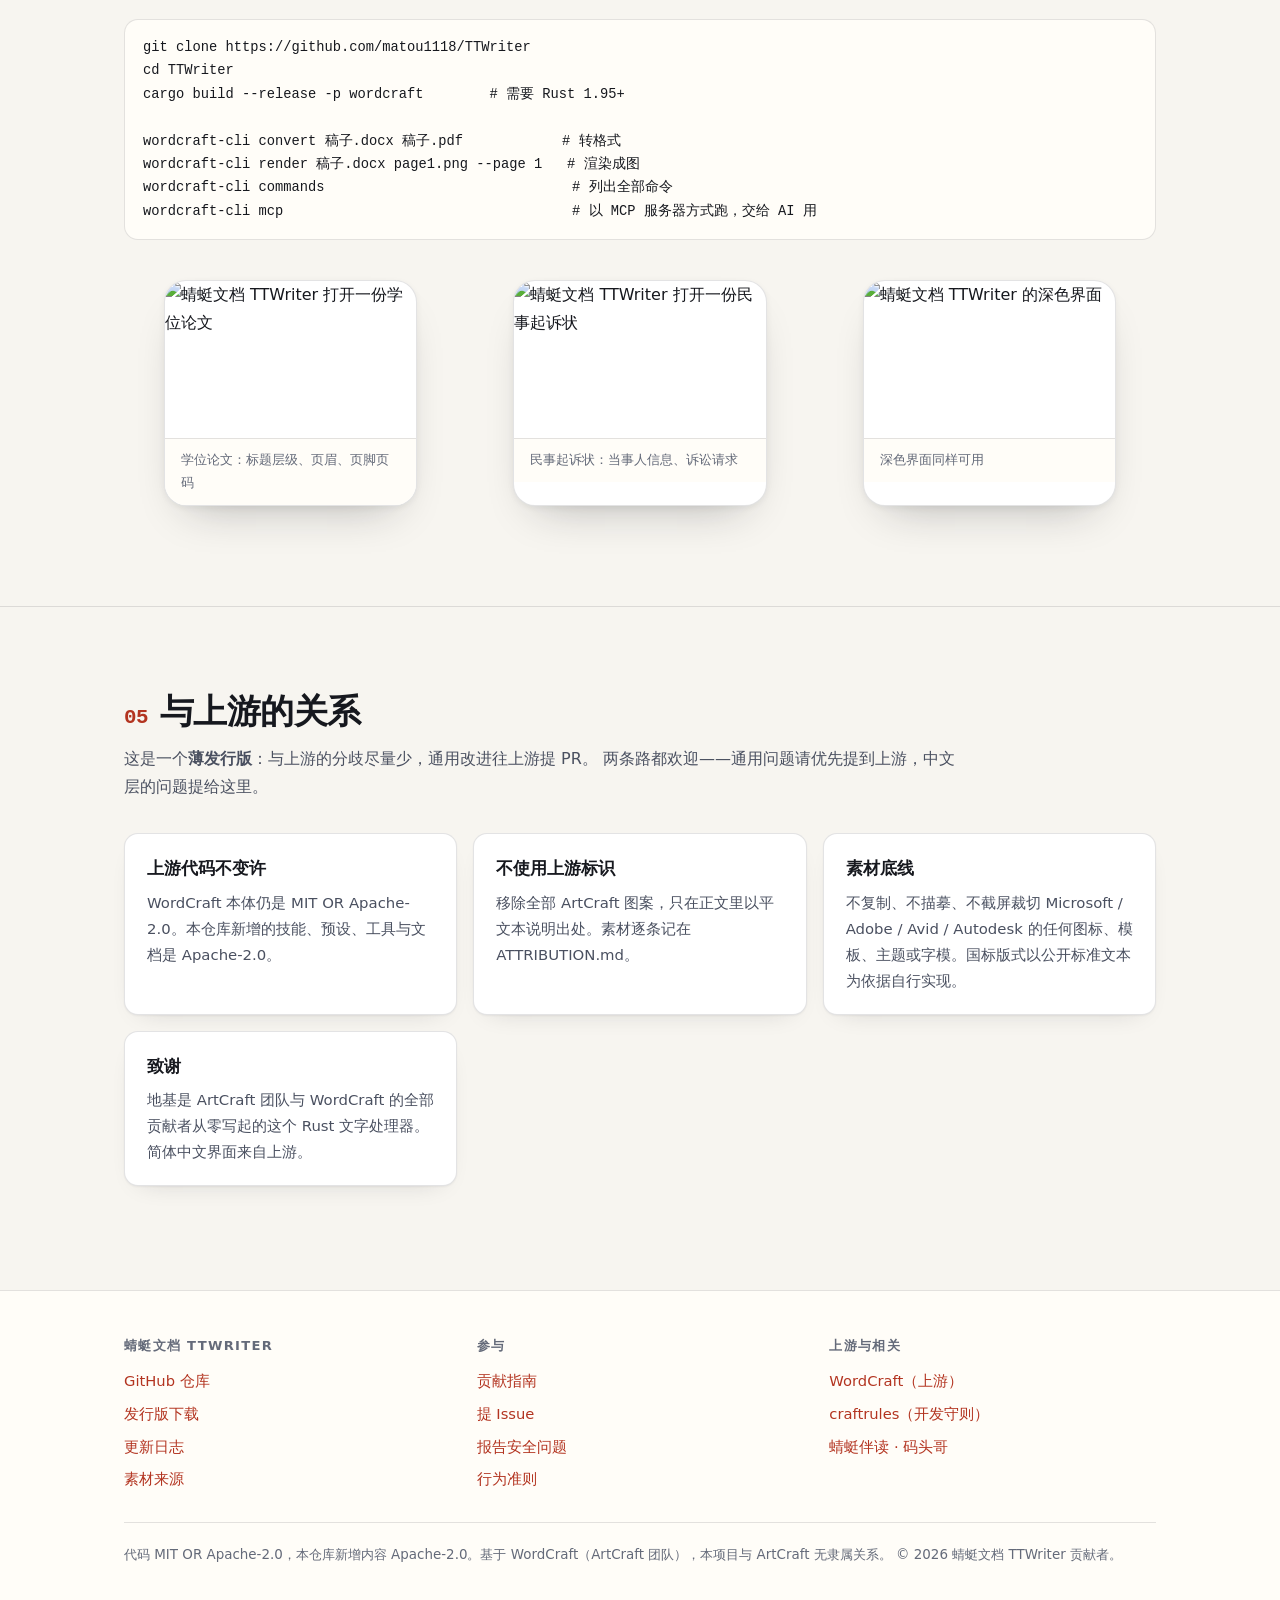
==== commit 05824f38: "site: TTWriter 品牌与 Pages 地址" ====
--- a/site/index.html
+++ b/site/index.html
@@ -7,7 +7,7 @@
 <meta name="description" content="蜻蜓文档 TTWriter 是 WordCraft 的中文发行版：完整上游 Rust 源码，加上公文（GB/T 9704）、学位论文（GB/T 7713 / 7714）、法务文书的国标排版层，中文字数统计与东亚字体 / 语言标记。离线可用。">
 <meta name="author" content="码头哥">
 <meta name="theme-color" content="#f7f5f0">
-<link rel="canonical" href="https://matou1118.github.io/ttwriter/">
+<link rel="canonical" href="https://matou1118.github.io/TTWriter/">
 <link rel="alternate" hreflang="zh-CN" href="index.html">
 <link rel="alternate" hreflang="en" href="en.html">
 <link rel="icon" href="icon/icon.svg">
@@ -32,7 +32,7 @@
       <a href="#changes" class="opt">迭代了什么</a>
       <a href="#shots" class="opt">截图</a>
       <a href="#upstream" class="opt">与上游</a>
-      <a href="https://github.com/matou1118/ttwriter">GitHub</a>
+      <a href="https://github.com/matou1118/TTWriter">GitHub</a>
       <a href="en.html" title="Switch to English">EN</a>
       <button class="icon-btn" id="theme" type="button" aria-label="切换深浅色" title="切换深浅色">◐</button>
     </nav>
@@ -59,8 +59,8 @@
       </p>
 
       <div class="cta">
-        <a class="btn btn-primary" href="https://github.com/matou1118/ttwriter/releases">下载发行版</a>
-        <a class="btn btn-ghost" href="https://github.com/matou1118/ttwriter">看源码</a>
+        <a class="btn btn-primary" href="https://github.com/matou1118/TTWriter/releases">下载发行版</a>
+        <a class="btn btn-ghost" href="https://github.com/matou1118/TTWriter">看源码</a>
         <a class="btn btn-ghost" href="https://www.ttread.cn">码头哥的其他作品 →</a>
       </div>
 
@@ -227,8 +227,8 @@
       <h2><span class="num">04</span>装上试试</h2>
       <p class="section-lede">从源码构建，然后命令行、MCP 或直接开界面用。</p>
 
-<pre><code>git clone https://github.com/matou1118/ttwriter
-cd ttwriter
+<pre><code>git clone https://github.com/matou1118/TTWriter
+cd TTWriter
 cargo build --release -p wordcraft        # 需要 Rust 1.95+
 
 wordcraft-cli convert 稿子.docx 稿子.pdf            # 转格式
@@ -290,19 +290,19 @@
       <div>
         <h4>蜻蜓文档 TTWriter</h4>
         <ul>
-          <li><a href="https://github.com/matou1118/ttwriter">GitHub 仓库</a></li>
-          <li><a href="https://github.com/matou1118/ttwriter/releases">发行版下载</a></li>
-          <li><a href="https://github.com/matou1118/ttwriter/blob/master/CHANGELOG.md">更新日志</a></li>
-          <li><a href="https://github.com/matou1118/ttwriter/blob/master/ATTRIBUTION.md">素材来源</a></li>
+          <li><a href="https://github.com/matou1118/TTWriter">GitHub 仓库</a></li>
+          <li><a href="https://github.com/matou1118/TTWriter/releases">发行版下载</a></li>
+          <li><a href="https://github.com/matou1118/TTWriter/blob/master/CHANGELOG.md">更新日志</a></li>
+          <li><a href="https://github.com/matou1118/TTWriter/blob/master/ATTRIBUTION.md">素材来源</a></li>
         </ul>
       </div>
       <div>
         <h4>参与</h4>
         <ul>
-          <li><a href="https://github.com/matou1118/ttwriter/blob/master/CONTRIBUTING.md">贡献指南</a></li>
-          <li><a href="https://github.com/matou1118/ttwriter/issues/new/choose">提 Issue</a></li>
-          <li><a href="https://github.com/matou1118/ttwriter/security/advisories/new">报告安全问题</a></li>
-          <li><a href="https://github.com/matou1118/ttwriter/blob/master/CODE_OF_CONDUCT.md">行为准则</a></li>
+          <li><a href="https://github.com/matou1118/TTWriter/blob/master/CONTRIBUTING.md">贡献指南</a></li>
+          <li><a href="https://github.com/matou1118/TTWriter/issues/new/choose">提 Issue</a></li>
+          <li><a href="https://github.com/matou1118/TTWriter/security/advisories/new">报告安全问题</a></li>
+          <li><a href="https://github.com/matou1118/TTWriter/blob/master/CODE_OF_CONDUCT.md">行为准则</a></li>
         </ul>
       </div>
       <div>
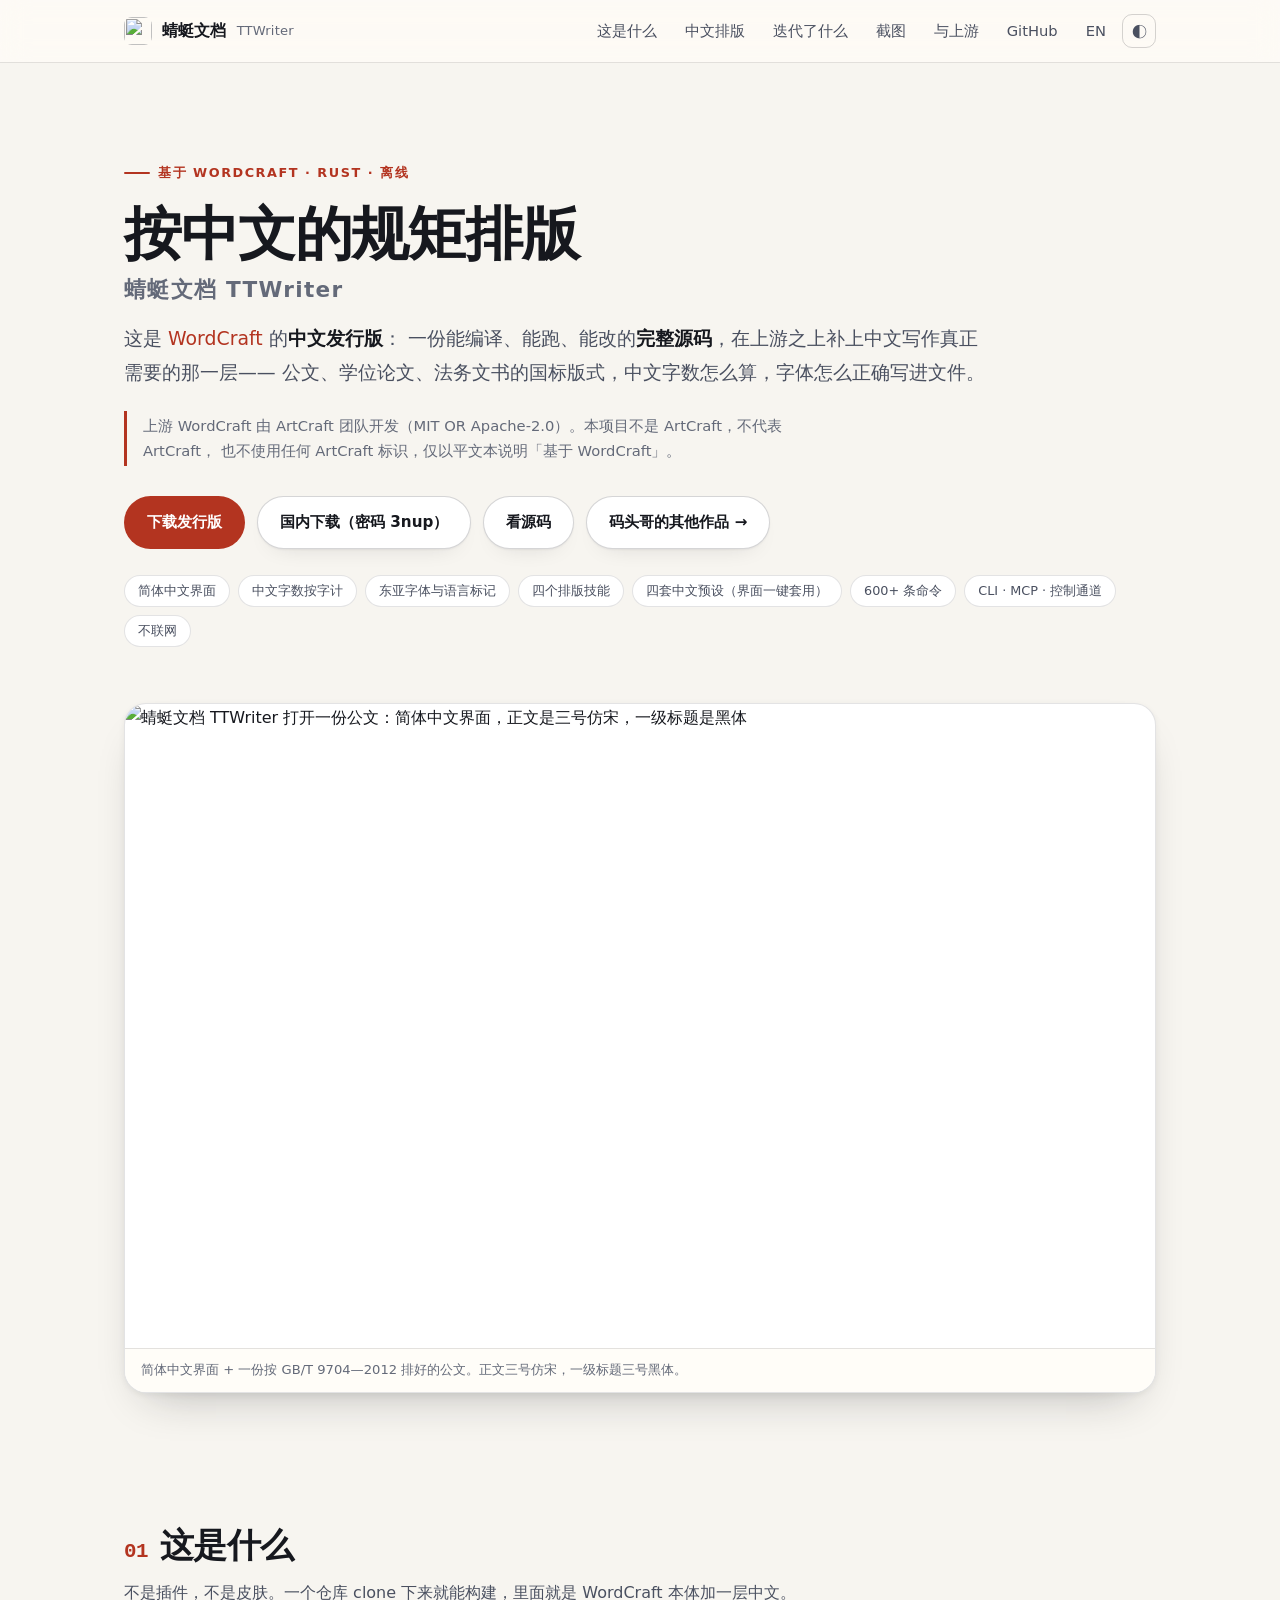
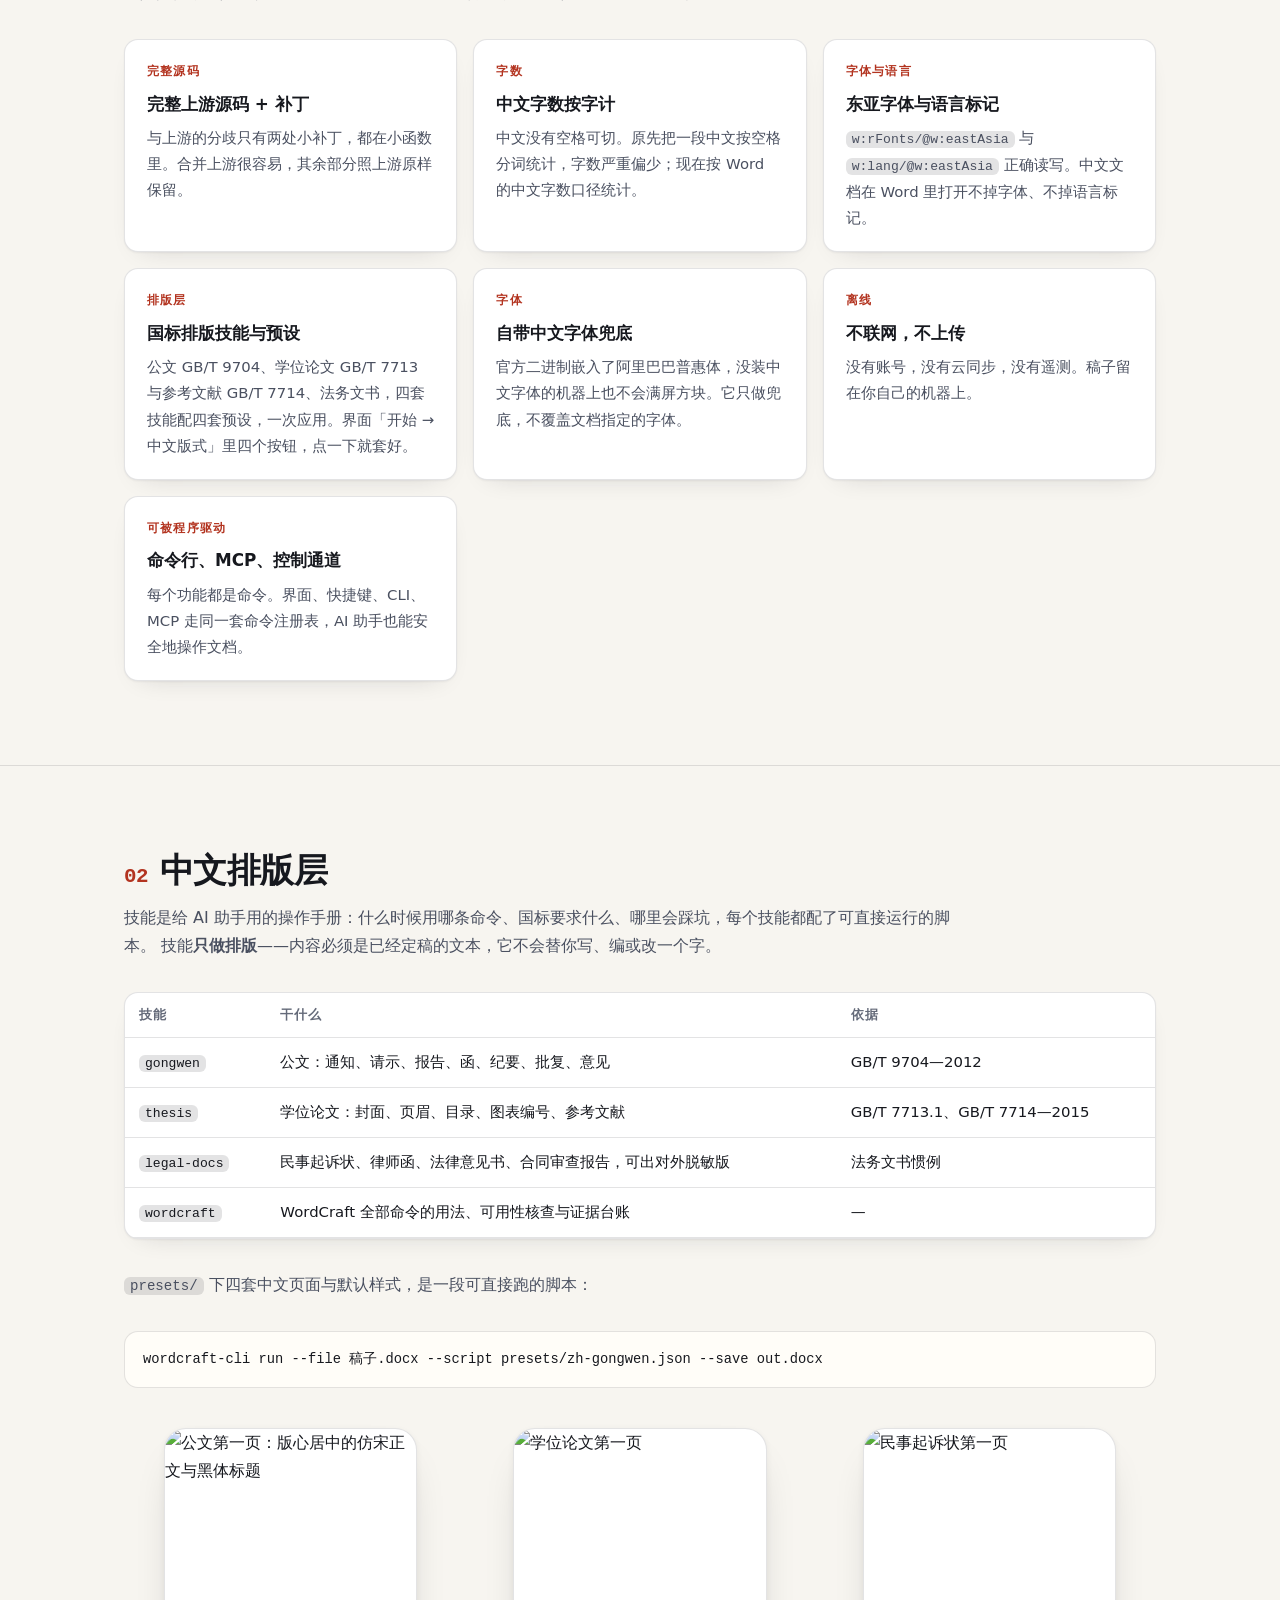
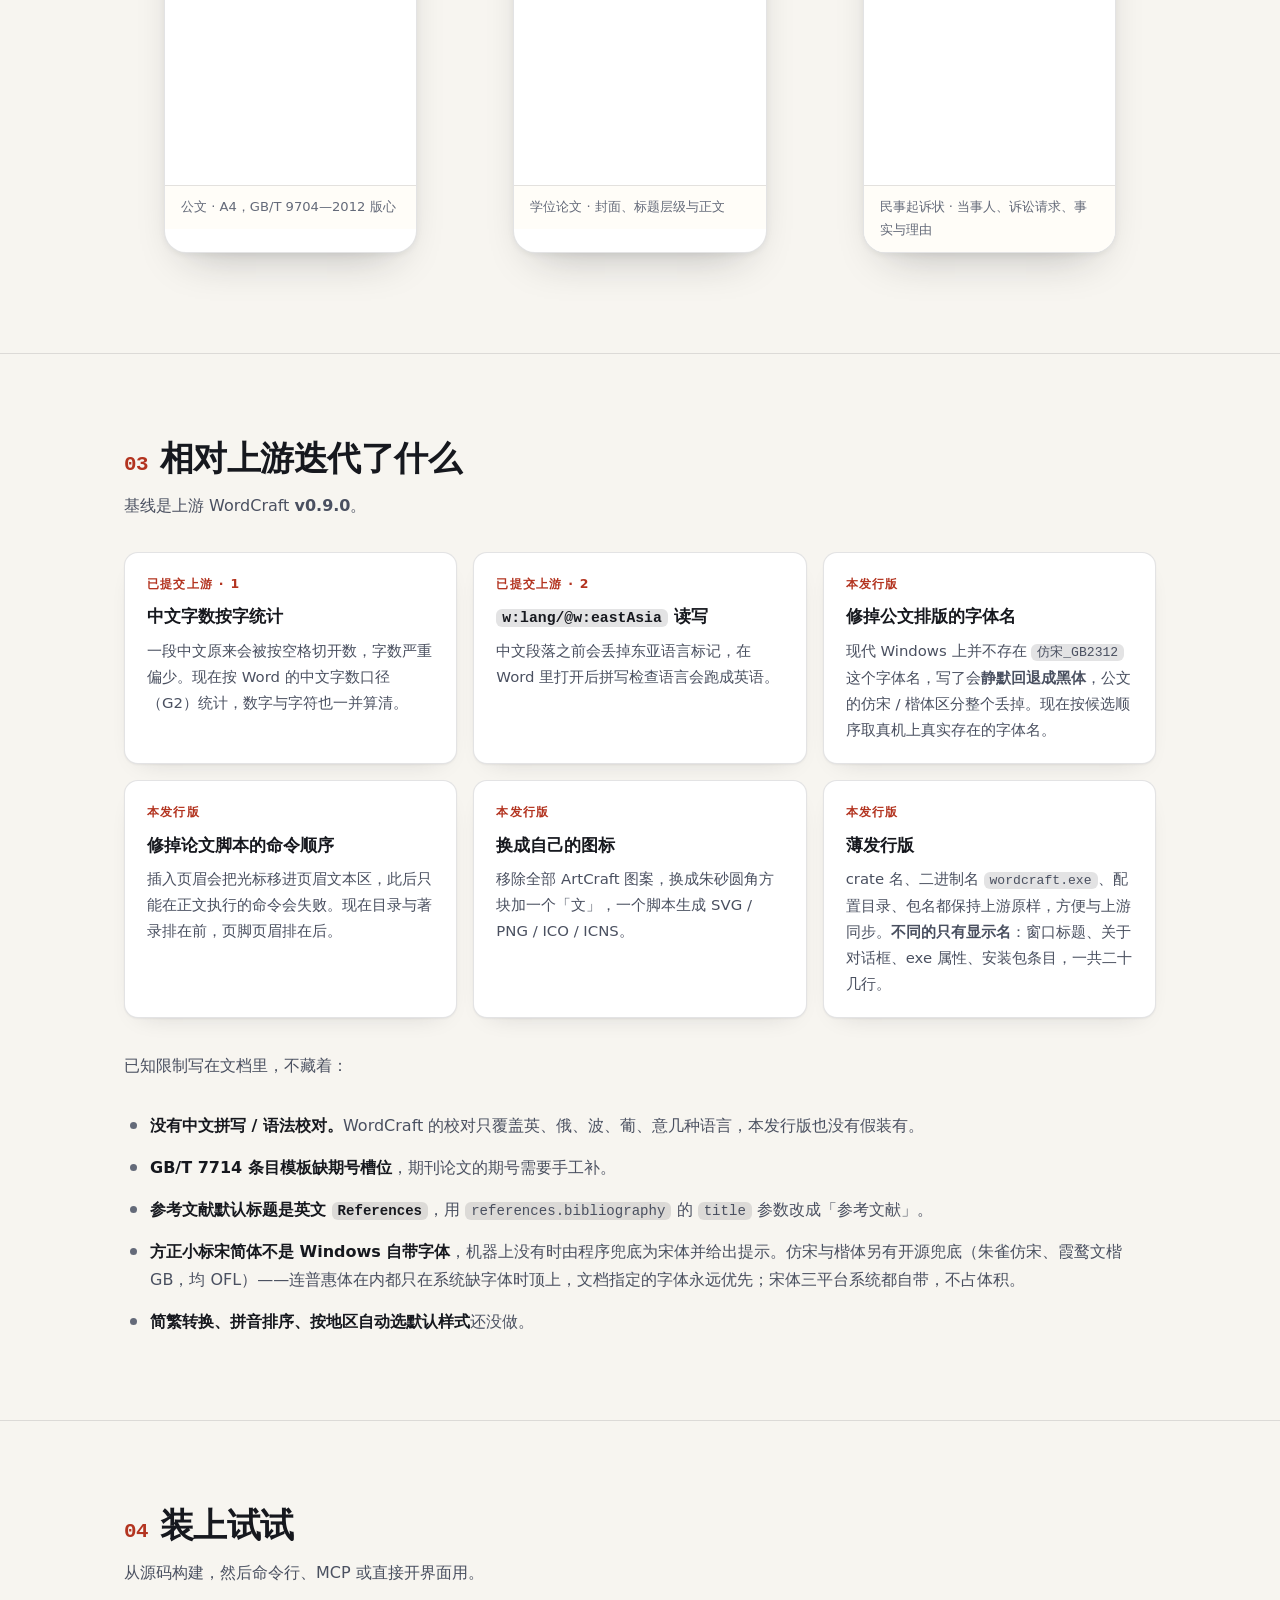
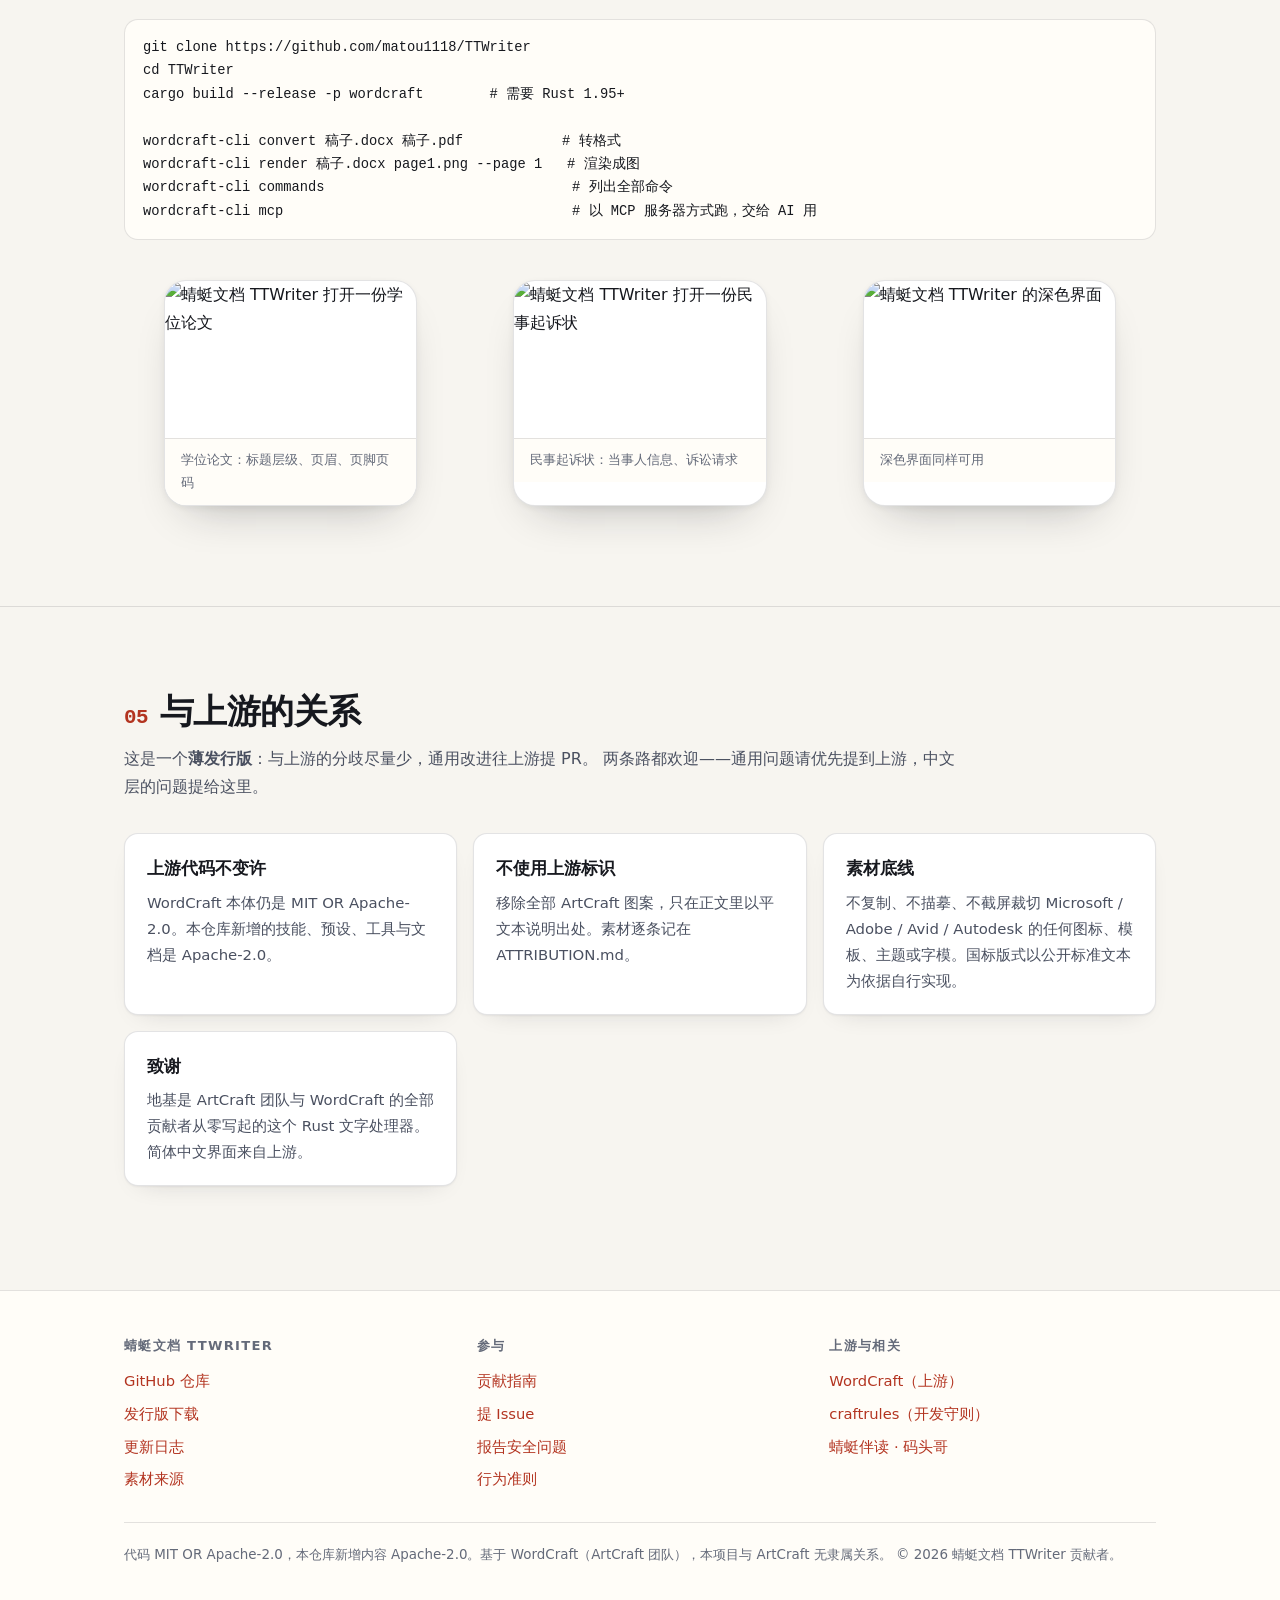
==== commit a349e710: "site: 增加国内下载地址" ====
--- a/site/index.html
+++ b/site/index.html
@@ -60,6 +60,7 @@
 
       <div class="cta">
         <a class="btn btn-primary" href="https://github.com/matou1118/TTWriter/releases">下载发行版</a>
+        <a class="btn btn-ghost" href="https://matou1118.lanzouv.com/iyq2h4cyn7qh" target="_blank" rel="noopener">国内下载（密码 3nup）</a>
         <a class="btn btn-ghost" href="https://github.com/matou1118/TTWriter">看源码</a>
         <a class="btn btn-ghost" href="https://www.ttread.cn">码头哥的其他作品 →</a>
       </div>
@@ -292,17 +293,17 @@
         <ul>
           <li><a href="https://github.com/matou1118/TTWriter">GitHub 仓库</a></li>
           <li><a href="https://github.com/matou1118/TTWriter/releases">发行版下载</a></li>
-          <li><a href="https://github.com/matou1118/TTWriter/blob/master/CHANGELOG.md">更新日志</a></li>
-          <li><a href="https://github.com/matou1118/TTWriter/blob/master/ATTRIBUTION.md">素材来源</a></li>
+          <li><a href="https://github.com/matou1118/TTWriter/blob/main/CHANGELOG.md">更新日志</a></li>
+          <li><a href="https://github.com/matou1118/TTWriter/blob/main/ATTRIBUTION.md">素材来源</a></li>
         </ul>
       </div>
       <div>
         <h4>参与</h4>
         <ul>
-          <li><a href="https://github.com/matou1118/TTWriter/blob/master/CONTRIBUTING.md">贡献指南</a></li>
+          <li><a href="https://github.com/matou1118/TTWriter/blob/main/CONTRIBUTING.md">贡献指南</a></li>
           <li><a href="https://github.com/matou1118/TTWriter/issues/new/choose">提 Issue</a></li>
           <li><a href="https://github.com/matou1118/TTWriter/security/advisories/new">报告安全问题</a></li>
-          <li><a href="https://github.com/matou1118/TTWriter/blob/master/CODE_OF_CONDUCT.md">行为准则</a></li>
+          <li><a href="https://github.com/matou1118/TTWriter/blob/main/CODE_OF_CONDUCT.md">行为准则</a></li>
         </ul>
       </div>
       <div>
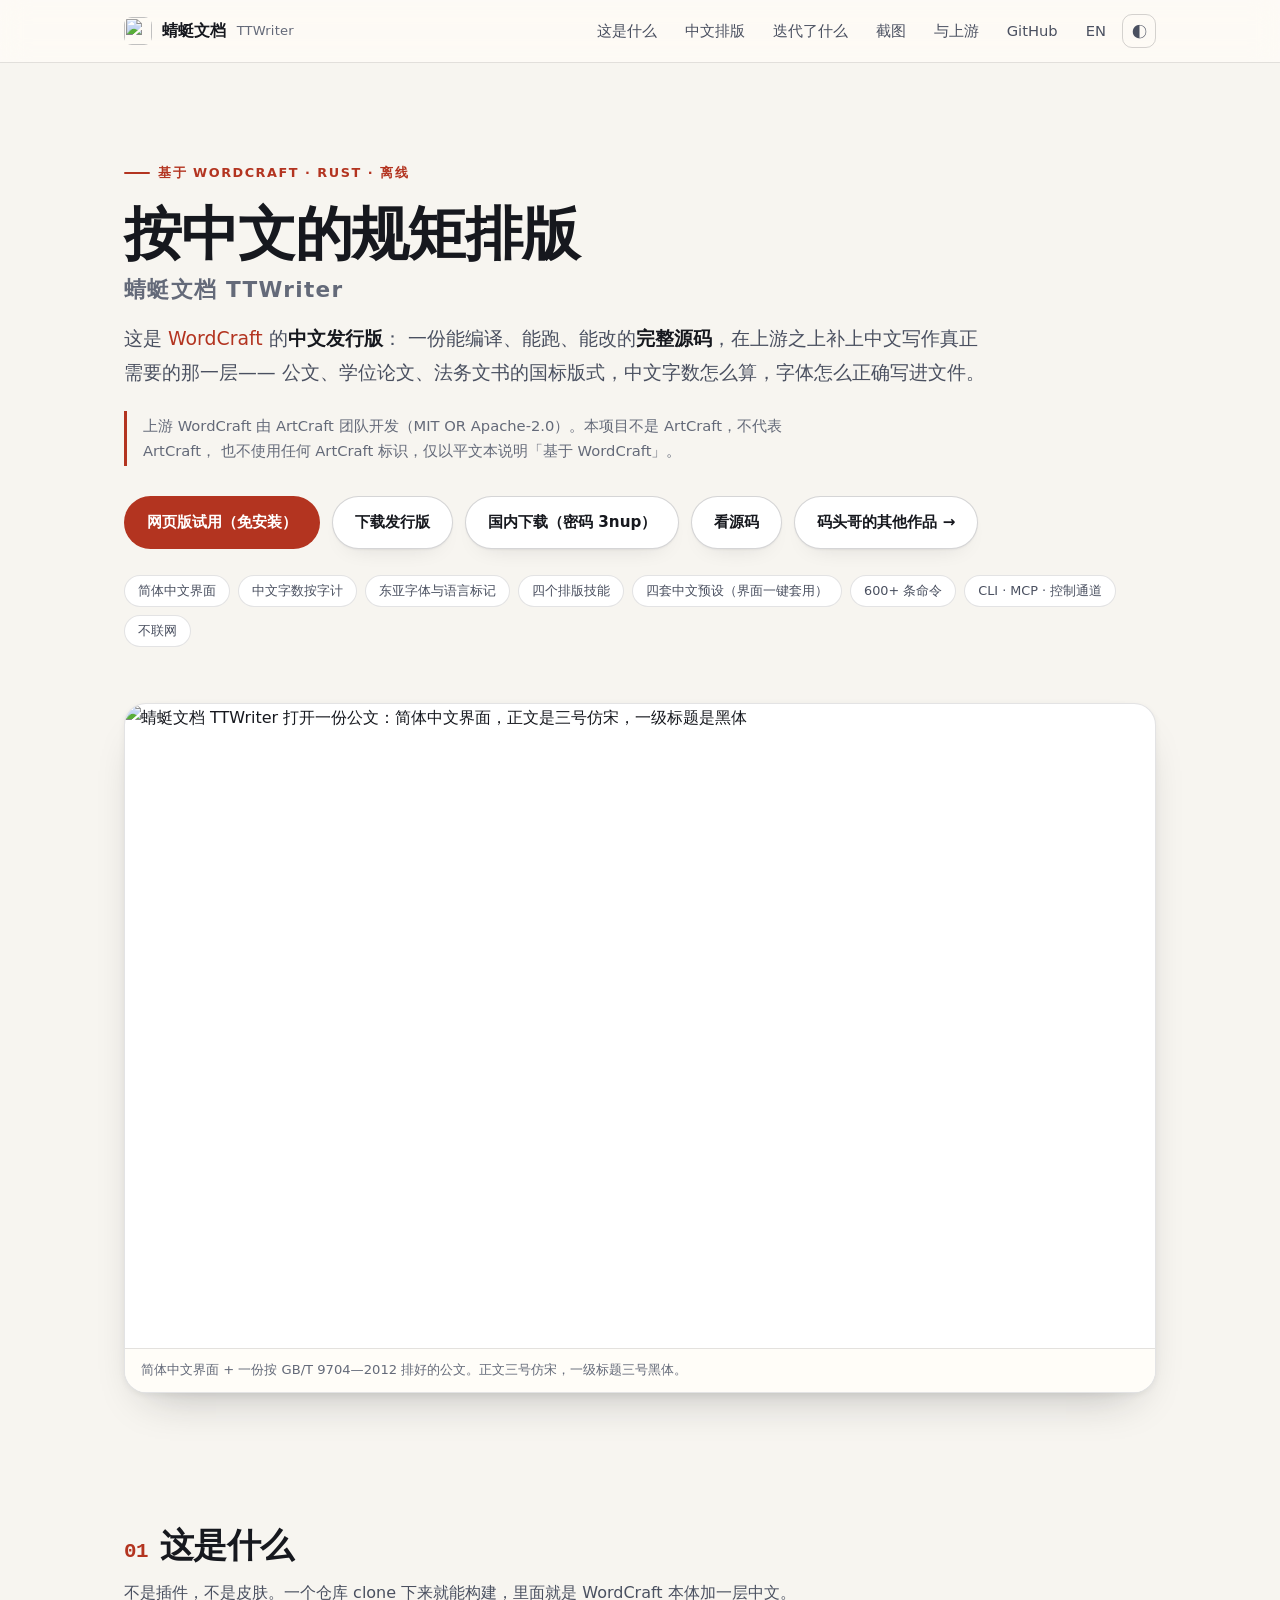
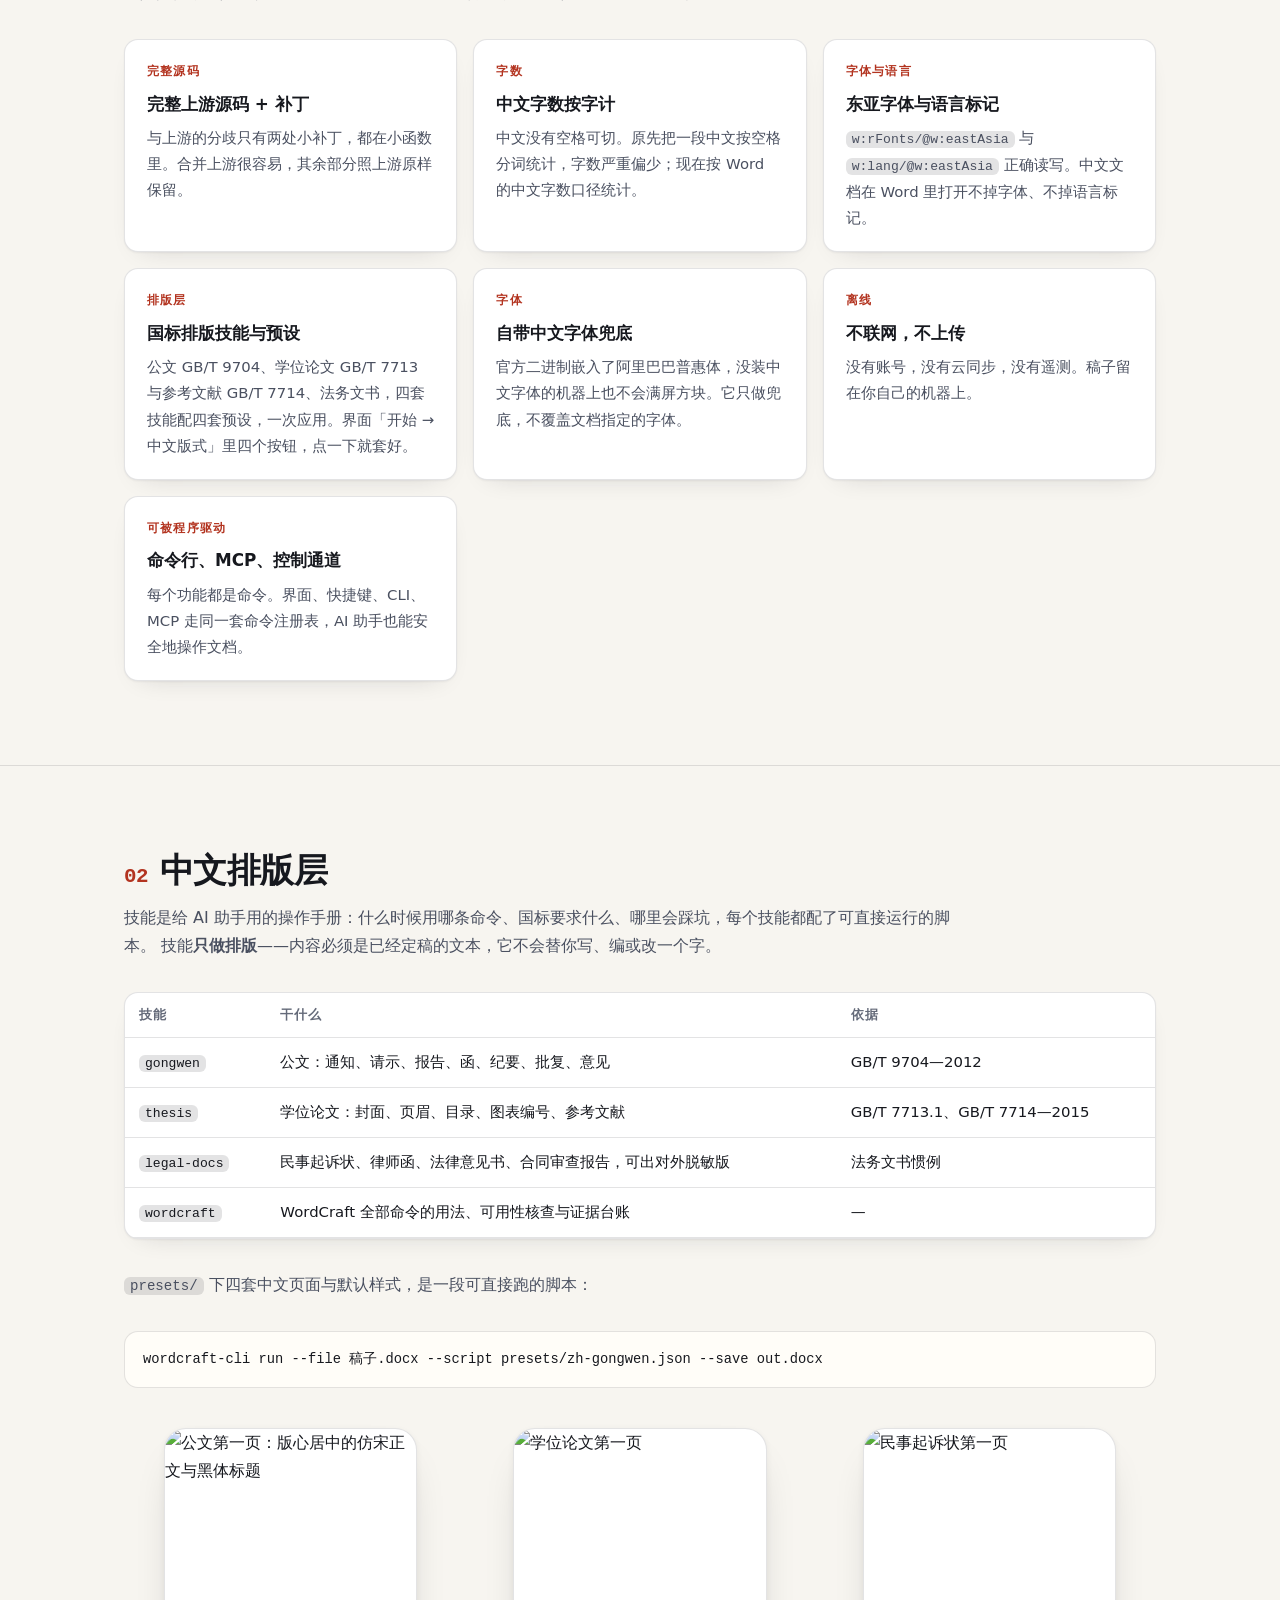
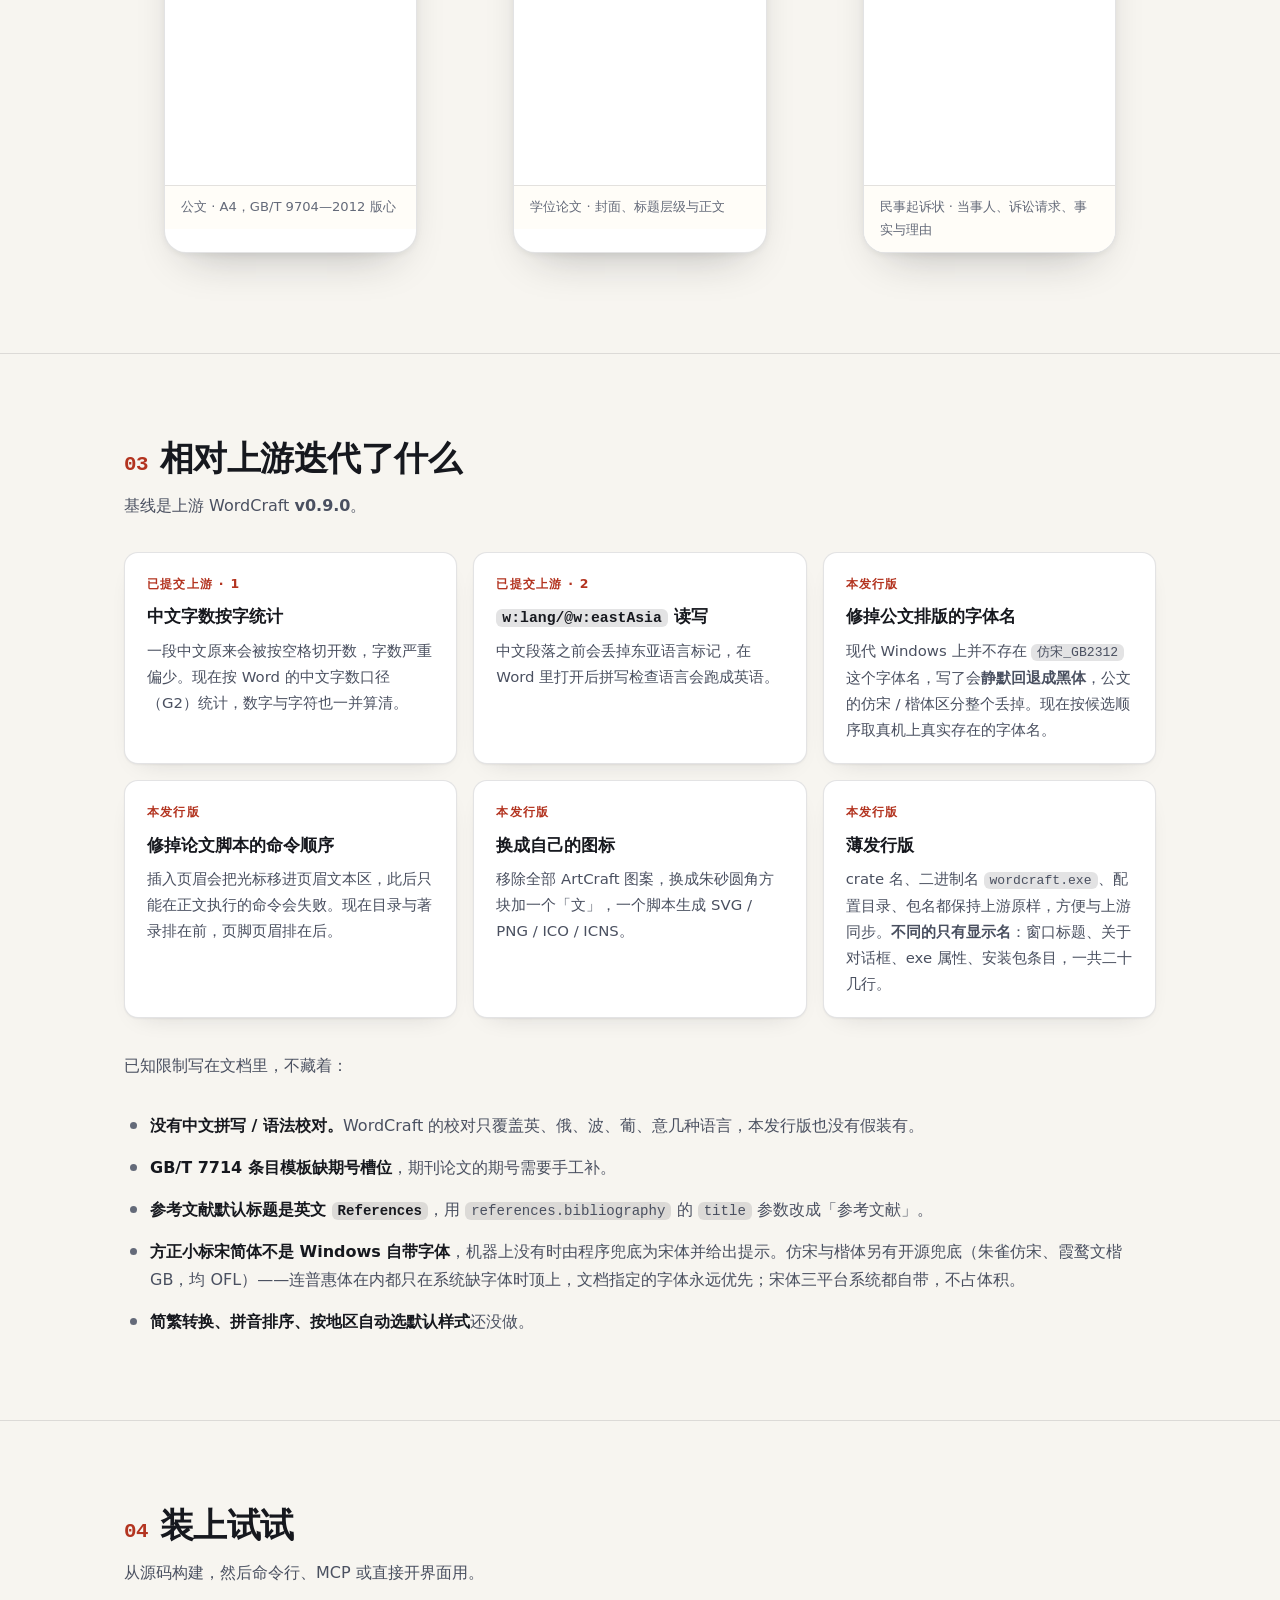
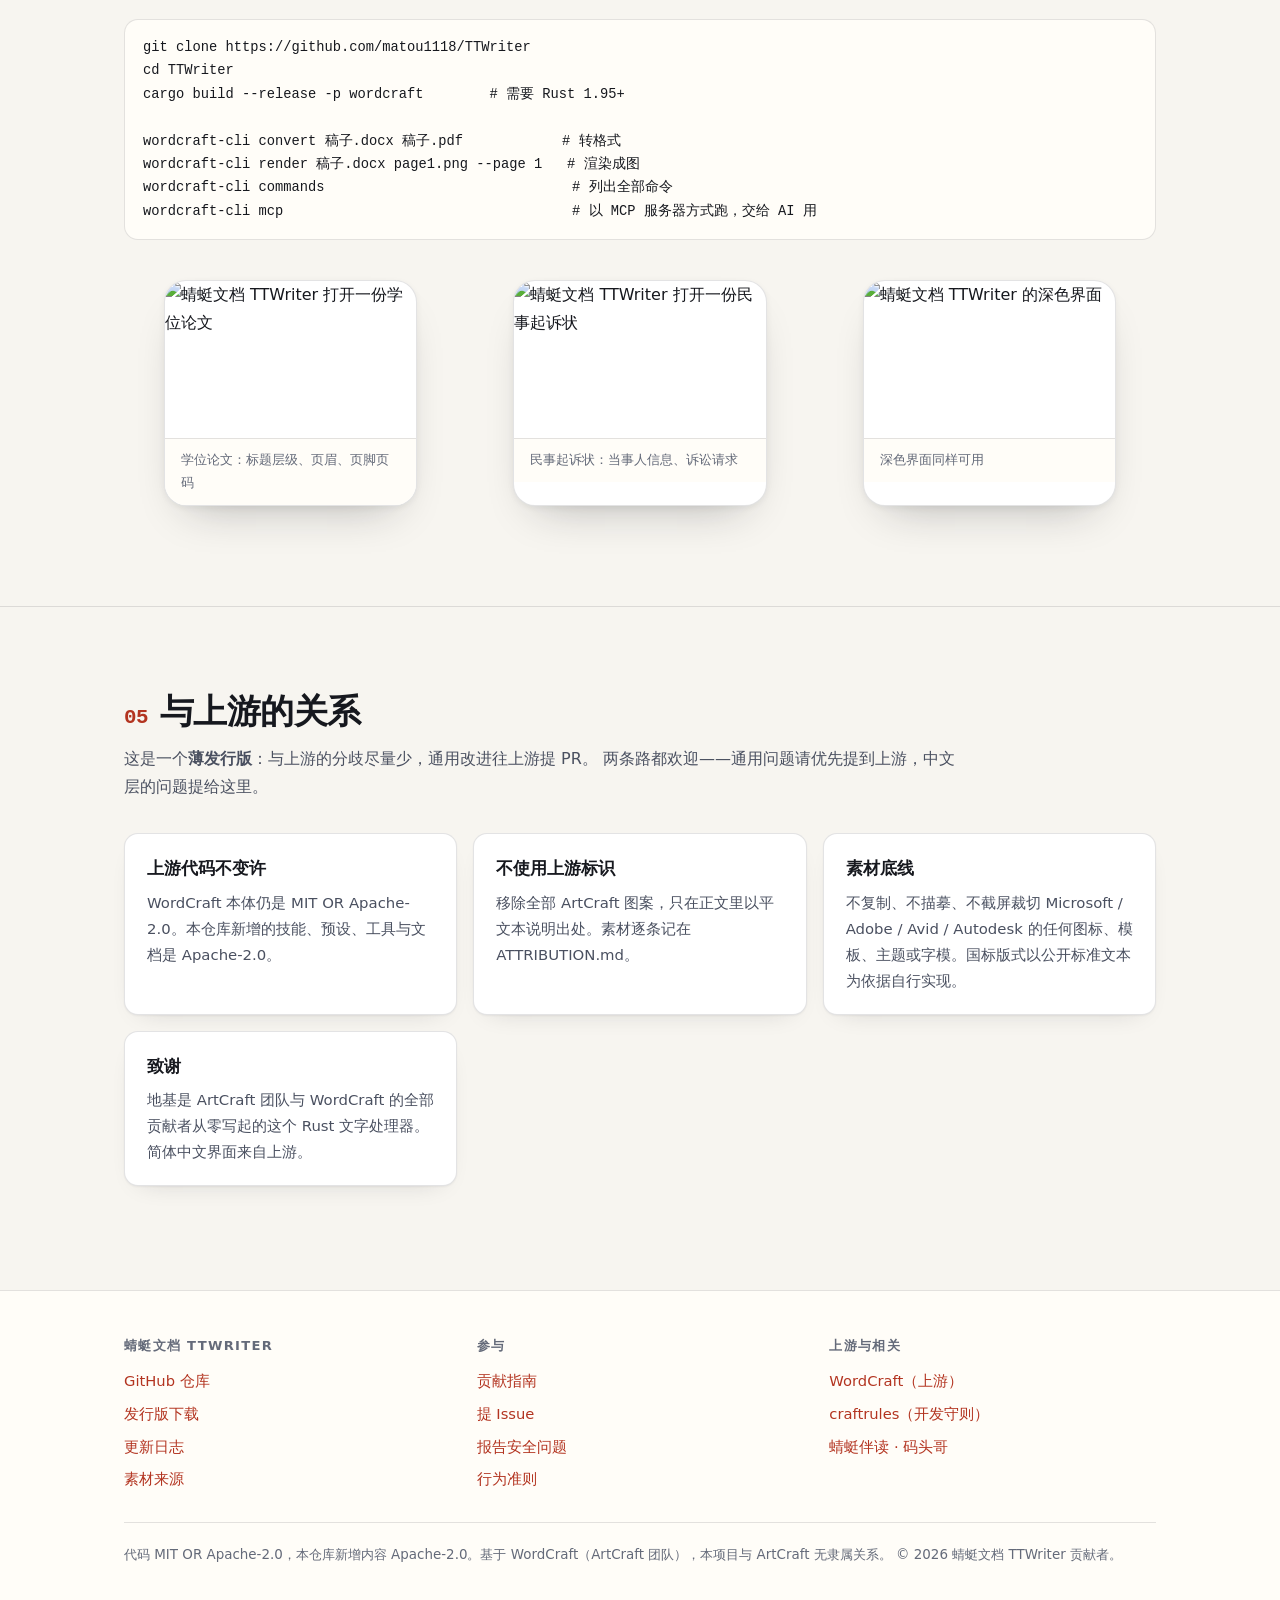
==== commit 06921d86: "site: put the web app first, and run the gate before packaging The browser edition now ships under /" ====
--- a/site/index.html
+++ b/site/index.html
@@ -59,7 +59,8 @@
       </p>
 
       <div class="cta">
-        <a class="btn btn-primary" href="https://github.com/matou1118/TTWriter/releases">下载发行版</a>
+        <a class="btn btn-primary" href="app/">网页版试用（免安装）</a>
+        <a class="btn btn-ghost" href="https://github.com/matou1118/TTWriter/releases">下载发行版</a>
         <a class="btn btn-ghost" href="https://matou1118.lanzouv.com/iyq2h4cyn7qh" target="_blank" rel="noopener">国内下载（密码 3nup）</a>
         <a class="btn btn-ghost" href="https://github.com/matou1118/TTWriter">看源码</a>
         <a class="btn btn-ghost" href="https://www.ttread.cn">码头哥的其他作品 →</a>
